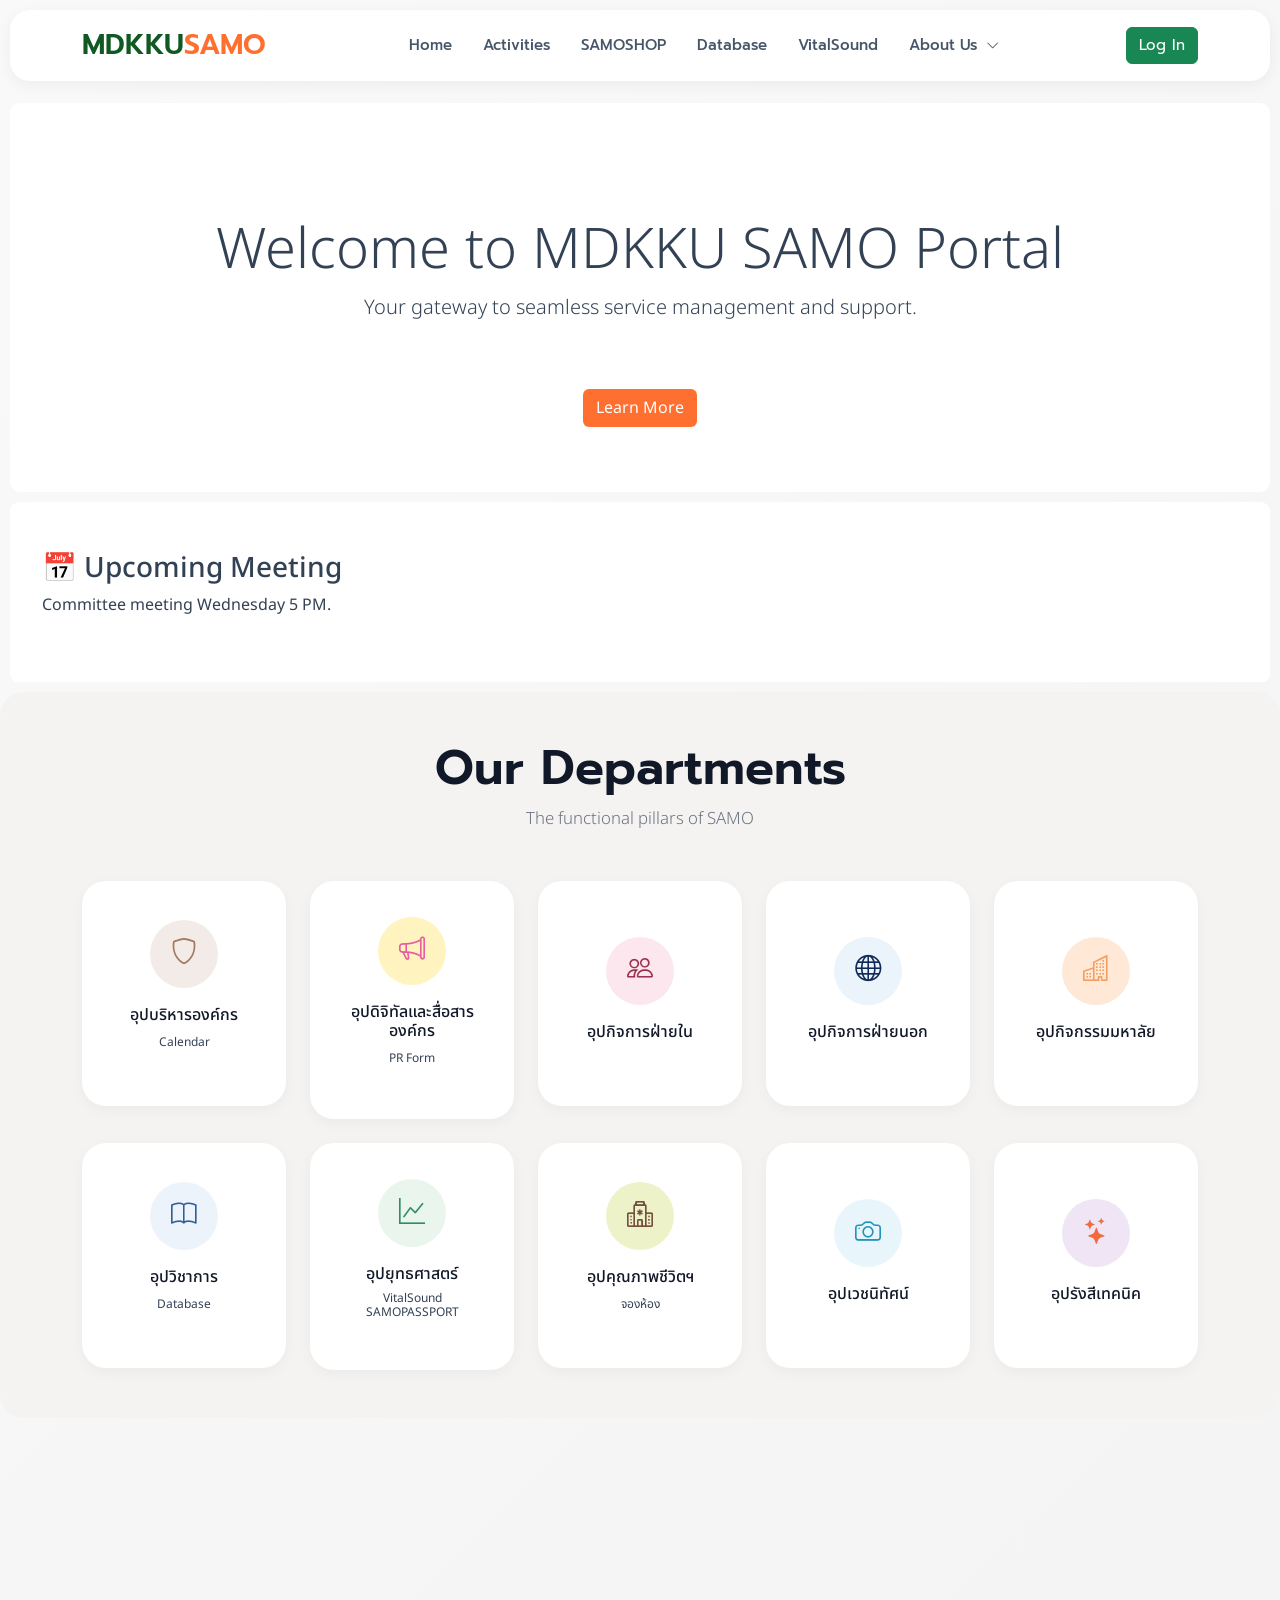
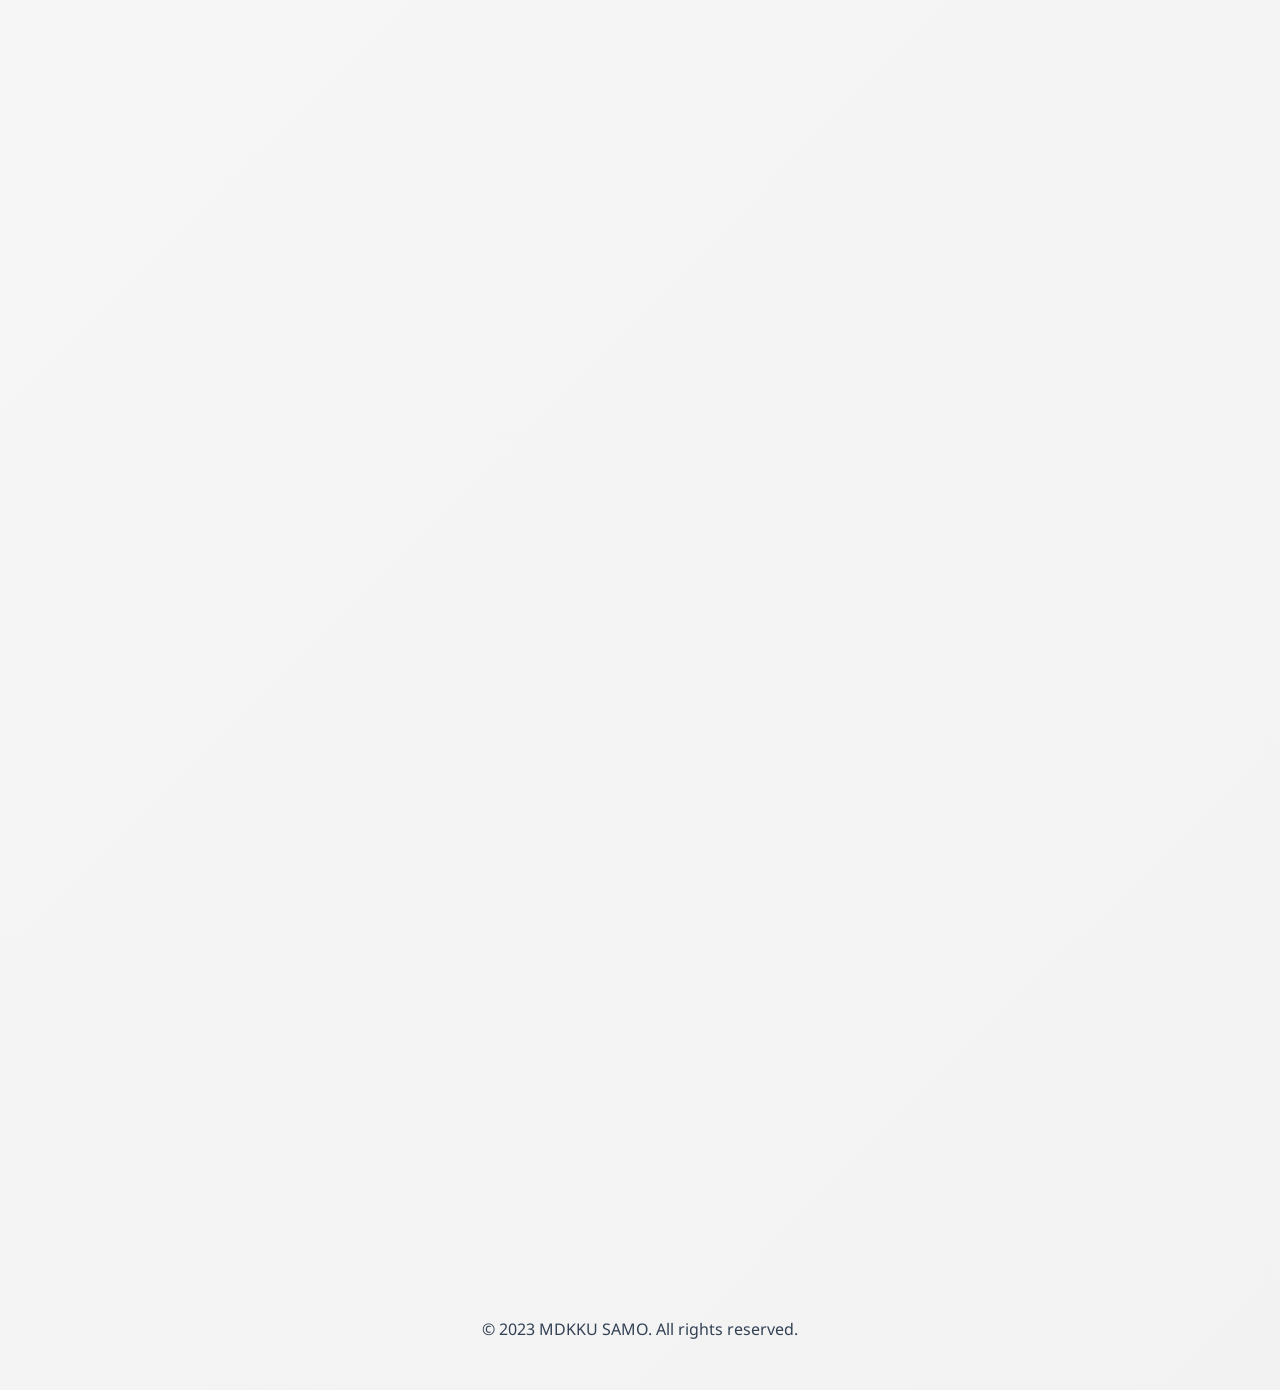
==== index.html @ 68b26cfd "Navbar update" ====
<!doctype html>
<html lang="en">
    
<head>
    <meta charset="UTF-8" />
    <meta name="viewport" content="width=device-width, initial-scale=1" />
    <title>MDKKU SAMO - Portal</title>

    <!-- Bootstrap -->
    <link href="https://cdn.jsdelivr.net/npm/bootstrap@5.3.3/dist/css/bootstrap.min.css" rel="stylesheet" />

    <!-- Fonts -->
    <link rel="preconnect" href="https://fonts.googleapis.com">
    <link rel="preconnect" href="https://fonts.gstatic.com" crossorigin>
    <link href="https://fonts.googleapis.com/css2?family=Prompt:wght@300;400;500;600;700&family=Noto+Sans+Thai:wght@300;400;500;600;700&display=swap" rel="stylesheet">

    <!-- Icons -->
    <link href="https://cdn.jsdelivr.net/npm/bootstrap-icons@1.10.5/font/bootstrap-icons.css" rel="stylesheet" />

    <!-- Your CSS -->
    <link rel="stylesheet" href="css/style.css">
    <link rel="stylesheet" href="css/cards.css">

    <!-- Google login (if you use Sign In) -->
    <script src="https://accounts.google.com/gsi/client" async defer></script>
</head>

<body>
    <nav class="navbar navbar-expand-lg samo-navbar">
        <div class="container d-flex align-items-center">
        <!-- Logo -->
            <a class="navbar-brand brand-fixed" href="index.html">
                <span class="brand-mdkku h3 mb-0">MDKKU</span><span class="brand-samo h3 mb-0">SAMO</span>
            </a>
            <!-- Hamburger -->
            <button class="navbar-toggler" type="button" data-bs-toggle="offcanvas" data-bs-target="#mobileMenu">
                <span class="navbar-toggler-icon"></span>
            </button>
            <!-- Desktop Menu -->
            <div class="collapse navbar-collapse">
                <ul class="nav nav-pills nav-center">
                    <li class="nav-item">
                        <a class="nav-link" href="index.html">Home</a>
                    </li>
                    <li class="nav-item">
                        <a class="nav-link" href="#">Activities</a>
                    </li>
                    <li class="nav-item">
                        <a class="nav-link" href="#">SAMOSHOP</a>
                    </li>
                    <li class="nav-item">
                        <a class="nav-link" href="#">Database</a>
                    </li>
                    <li class="nav-item">
                        <a class="nav-link" href="html/vitalsound.html">VitalSound</a>
                    </li>
                    <!-- Dropdown -->
                        <li class="nav-item dropdown" id="aboutDropdown">
                        <a class="nav-link" href="#" id="aboutLink">
                            About Us
                            <i class="bi bi-chevron-down ms-1 small"></i>
                        </a>
                        <ul class="dropdown-menu">
                            <li><a class="dropdown-item" href="html/team.html">Our Team</a></li>
                            <li><a class="dropdown-item" href="#">Our Vision</a></li>
                            <li><a class="dropdown-item" href="html/mission.html">Our Mission</a></li>
                        </ul>
                    </li>
                </ul>
                <a class="btn btn-success" style="font-size: 15px;" href="#">Log In</a>
            </div>
        </div>
    </nav>

    <!-- Mobile Sidebar -->
    <div class="offcanvas offcanvas-end" id="mobileMenu">
        <div class="offcanvas-header" style="padding-top: 30px; padding-left: 30px;">
            <h3 style="color: var(--color-green-900);">Menu</h3>
            <button class="btn-close" data-bs-dismiss="offcanvas"></button>
        </div>
        <div class="divider"></div>
        <div class="offcanvas-body">
            <ul class="nav flex-column">
                <li><a class="nav-link" href="index.html">Home</a></li>
                <li><a class="nav-link" href="#">Activities</a></li>
                <li><a class="nav-link" href="#">SAMOSHOP</a></li>
                <li><a class="nav-link" href="html/vitalsound.html">VitalSound</a></li>
                <li>
                    <a class="nav-link" href="html/about.html">About Us</a>
                    <a class="nav-link ms-3" href="html/team.html">Our Team</a>
                    <a class="nav-link ms-3" href="#">Our Vision</a>
                    <a class="nav-link ms-3" href="#">Our Mission</a>
                </li>
                <li class="mt-3">
                    <a class="btn btn-custom w-100" href="#">Sign In</a>
                </li>
            </ul>
        </div>
    </div>

    <div class="text-box">
        <div class="container text-center" style="padding-top: 50px; padding-bottom: 50px;">
            <h1 class="display-4" style="padding-top: 50px;">Welcome to MDKKU SAMO Portal</h1>
            <p class="lead" style="padding-bottom: 50px;">Your gateway to seamless service management and support.</p>
            <a href="html/team.html" class="btn btn-md color" style="background-color: #FF6F30; color: white;">Learn More</a>
        </div>
    </div>  
    
    <div class="announcement-slider">
        <div class="slide" style="padding-top: 50px; padding-bottom: 50px;">
            <h3>📢 New Event</h3>
            <p>Registration opens this Friday.</p>
        </div>
        <div class="slide" style="padding-top: 50px; padding-bottom: 50px;">
            <h3>🎉 Welcome Freshmen</h3>
            <p>Orientation begins at 9 AM.</p>
        </div>
        <div class="slide" style="padding-top: 50px; padding-bottom: 50px;">
            <h3>📅 Upcoming Meeting</h3>
            <p>Committee meeting Wednesday 5 PM.</p>
        </div>
    </div>

<section class="department-section py-5">
    <div class="container text-center">
        <h2 class="department-title">Our Departments</h2>
        <p class="department-subtitle">The functional pillars of SAMO</p>
        <div class="row justify-content-center g-4 mt-4">
            <!-- ADMIN -->
            <div class="col-6 col-md-4 custom-col">
                <div class="department-card admin-card">
                    <div class="icon-circle admin"><i class="bi bi-shield"></i></div>
                    <h6>อุปบริหารองค์กร</h6>
                    <p style="font-size: 12px;">Calendar</p>
                </div>
            </div>
            <!-- DIGITAL -->
            <div class="col-6 col-md-4 custom-col">
                <div class="department-card digital-card">
                    <div class="icon-circle digital"><i class="bi bi-megaphone"></i></div>
                    <h6>อุปดิจิทัลและสื่อสารองค์กร</h6>
                    <p style="font-size: 12px;">PR Form</p>
                </div>
            </div>
            <!-- INTERNAL -->
            <div class="col-6 col-md-4 custom-col">
                <div class="department-card internal-card">
                    <div class="icon-circle internal"><i class="bi bi-people"></i></div>
                    <h6>อุปกิจการฝ่ายใน</h6>
                </div>
            </div>
            <!-- EXTERNAL -->
            <div class="col-6 col-md-4 custom-col">
                <div class="department-card external-card">
                    <div class="icon-circle external"><i class="bi bi-globe"></i></div>
                    <h6>อุปกิจการฝ่ายนอก</h6>
                </div>
            </div>
            <!-- UNIVERSITY -->
            <div class="col-6 col-md-4 custom-col">
                <div class="department-card university-card">
                    <div class="icon-circle university"><i class="bi bi-buildings"></i></div>
                    <h6>อุปกิจกรรมมหาลัย</h6>
                </div>
            </div>
            <!-- ACADEMIC -->
            <div class="col-6 col-md-4 custom-col">
                <div class="department-card academic-card">
                    <div class="icon-circle academic"><i class="bi bi-book"></i> </div>
                    <h6>อุปวิชาการ</h6>
                    <p style="font-size: 12px;">Database</p>
                </div>
            </div>
            <!-- STRATEGY -->
            <div class="col-6 col-md-4 custom-col">
                <div class="department-card strategy-card">
                    <div class="icon-circle strategy"><i class="bi bi-graph-up"></i></div>
                    <h6>อุปยุทธศาสตร์</h6>
                    <p style="font-size: 12px; line-height: 1;">VitalSound<span style="display:block; margin-top: 2px;">SAMOPASSPORT</span></p>
                </div>
            </div>
            <!-- QUALITY -->
            <div class="col-6 col-md-4 custom-col">
                <div class="department-card quality-card">
                    <div class="icon-circle quality"><i class="bi bi-hospital"></i></div>
                    <h6>อุปคุณภาพชีวิตฯ</h6>
                    <p style="font-size: 12px;">จองห้อง</p>
                </div>
            </div>
            <!-- MEDIA -->
            <div class="col-6 col-md-4 custom-col">
                <div class="department-card media-card">
                    <div class="icon-circle media"><i class="bi bi-camera"></i></div>
                    <h6>อุปเวชนิทัศน์</h6>
                </div>
            </div>
            <!-- RADIOLOGY -->
            <div class="col-6 col-md-4 custom-col">
                <div class="department-card radiology-card">
                    <div class="icon-circle radiology"><i class="bi bi-stars"></i></div>
                    <h6>อุปรังสีเทคนิค</h6>
                </div>
            </div>
        </div>
    </div>
</section>
    
    <div style="height: 1500px;"></div>

    <div class="container">
        <p class="text-center">© 2023 MDKKU SAMO. All rights reserved.</p>
    </div>
    
    <script src="https://cdn.jsdelivr.net/npm/bootstrap@5.3.3/dist/js/bootstrap.bundle.min.js"></script>
    <script src="js/main.js"></script>
    
</body>

</html>
---- css/style.css ----
:root {
  --color-white: #ffffff;
  --color-gray-50: #f9f9f9;
  --color-gray-100: #f2f2f2;
  --color-gray-200: #eeeeee;
  --color-gray-300: #dddddd;
  --color-gray-400: #cbcbcb;
  --color-gray-500: #a6a6a6;
  --color-gray-600: #818181;
  --color-gray-700: #808080;
  --color-gray-900: #333333;
  --color-green-50: #f0fdf4;
  --color-green-900: #105922;
  --color-orange-900: #FF6F30;
}

body {
  background: linear-gradient(135deg, var(--color-gray-50) 0%, var(--color-gray-100) 100%);
  font-family: 'Noto Sans Thai', sans-serif;
  min-height: 100vh;
  color: #334155;
  margin: 0;
  padding-bottom: 2rem;
}

.divider {
  height: 2px;
  background: var(--color-orange-900);
  opacity: 50%;
  align-self: center;
  margin: none;
  width: 90%;
  border-radius: 20px 20px 20px 20px;
}

.samo-navbar {
  position: sticky;
  top: 10px;

  z-index: 1000;

  background: #ffffff;
  box-shadow: 0 4px 15px rgba(0, 0, 0, 0.05);

  padding: 1rem 2rem;
  border-radius: 20px;

  margin: 0 10px 2rem 10px;

  font-family: "Prompt", sans-serif;
}

.nav-center > .nav-item {
  margin-right: -20px;
}

.nav-center > .nav-item:last-child {
  margin-right: 0;
}

.brand-fixed {
  display: flex;
  align-items: center;
  gap: 0;
}

/* remove any hidden spacing */
.brand-fixed span {
  margin: 0;
  padding: 0;
  line-height: 1;
}

/* styling */
.brand-mdkku {
  color: var(--color-green-900);
  font-weight: 600;
}

.brand-samo {
  color: var(--color-orange-900);
  font-weight: 600;
}

.nav-center {
  display: flex;
  justify-content: center;
  flex: 1;
  gap: 18px;
}

.samo-navbar .container {
  align-items: center;
}

.nav-pills .nav-link {
  color: #475569;
  font-weight: 500;
  font-size: 15px;
  border-radius: 10px;
  margin: 0 0.5px;
  transition: all 0.3s ease;
  cursor: pointer;
}

.nav-pills .nav-link:hover {
  background-color: var(--color-green-50);
  color: var(--color-green-900);
}

.nav-pills .nav-link.active {
  transform: scale(0.97);
  background-color: var(--color-green-900);
  color: var(--color-green-50);
  box-shadow: 0 4px 10px rgba(129, 129, 129, 0.2);
}

.offcanvas .nav-link {
  border-radius: 8px;
  color: var(--color-gray-900);
  padding: 10px 14px;
  transition: background-color 0.15s ease, color 0.15s ease;
  font-family: "Prompt", sans-serif;
}

.offcanvas .nav-link:hover {
  background-color: #f1f1f1;
  color: #333;
}

.offcanvas .nav-link:active {
  background-color: #e9e9e9;
}
     
.navbar-toggler {
  border: none !important;
  box-shadow: none !important;
  border-radius: 10px;
  transition: all 0.2s ease;
}

.navbar-toggler:hover {
  background-color: var(--color-gray-50);
  transform: scale(1.05);
}

.navbar-toggler:active {
  background-color: var(--color-gray-100);
  transform: scale(0.98);
}

.navbar-toggler:focus {
  box-shadow: 0 0 0 2px rgba(16, 89, 34, 0.25);
}

@media (min-width: 992px) {
  .nav-item.dropdown:hover .dropdown-menu {
    display: block;
    margin-top: 0;
  }
}

.btn-custom {
  background-color: var(--color-green-900);
  color: white;
  border: none;
  transition: all 0.2s ease;
}

.btn-custom:hover {
  background-color: #0d4a1d; /* darker shade */
  transform: translateY(-1px);
}

.btn-custom:active {
  transform: scale(0.98);
}

.dropdown-menu {
  border-radius: 10px;
  border: none;
  box-shadow: 0 4px 12px rgba(0,0,0,0.1);
  padding: 8px;
}

.dropdown-menu.show {
  display: block;
}

.dropdown-menu .dropdown-item {
  border-radius: 8px;
  padding: 10px 10px;
  margin-bottom: 4px;
}

 .my-box { 
     border: 2px solid #333; /* Adds a border */
     padding: 20px;         /* Space inside the box */
     margin: 15px;          /* Space outside the box */
     background-color: #f4f4f4; /* Light grey background */
     border-radius: 10px;    /* Rounded corners */
     }

 .text-box {
     border: 0px;             /* No border */
     padding: 15px;          /* Space inside the box */
     margin: 10px;           /* Space outside the box */
     background-color: #ffffff; /* White background */
     border-radius: 10px;     /* Rounded corners */
     }

.announcement-slider {
    position: relative;
    margin: 10px;
    height: 180px;
    overflow: hidden;
}

.slide {
    position: absolute;
    width: 100%;
    padding: 2rem;
    background: white;
    border-radius: 10px;
    animation: slideshow 30s infinite;
     box-shadow: 0 4px 15px rgba(255, 255, 255, 0.05);
}

/* Delay each slide */
.slide:nth-child(1) {
    animation-delay: 0s;
}

.slide:nth-child(2) {
    animation-delay: 10s;
}

.slide:nth-child(3) {
    animation-delay: 20s;
}

 @keyframes slideshow {
    0% { transform: translateX(100%); }
    10% { transform: translateX(0%); }
    30% { transform: translateX(0%); }
    40% { transform: translateX(-100%); }
    100% { transform: translateX(-100%); }
    } 
    /* Modal Styling */
    .modal-content {
      border-radius: 20px;
      border: none;
    }

    .modal-header {
      border-bottom: 1px solid var(--color-gray-100);
      background-color: var(--color-gray-50);
      border-radius: 20px 20px 0 0;
    }

    .modal-title {
      color: var(--color-gray-900);
      font-weight: 700;
    }

    #modalBodyContent img {
      max-width: 100%;
      height: auto;
      border-radius: 10px;
      margin: 10px 0;
    }

    /* PR Form Styles */
    .form-container {
      background: #ffffff;
      padding: 2.5rem;
      border-radius: 20px;
     box-shadow: 0 4px 10px rgba(129, 129, 129, 0.2);
      max-width: 800px;
      margin: auto;
    }

    .page-header {
      color: var(--color-gray-900);
      font-weight: 600;
    }

    .section-title {
      margin-top: 2rem;
      margin-bottom: 1.25rem;
      color: var(--color-gray-600);
      font-size: 1.25rem;
      font-weight: 600;
      border-bottom: 2px solid var(--color-gray-100);
      padding-bottom: 10px;
    }

    .form-label {
      font-weight: 500;
      color: #475569;
      margin-bottom: 0.5rem;
    }

    .form-control,
    .form-select {
      border-radius: 10px;
      padding: 0.7rem 1rem;
      border: 1.5px solid #e2e8f0;
      background-color: #f8fafc;
      transition: all 0.2s;
    }

    .form-control:focus,
    .form-select:focus {
      border-color: var(--color-gray-500);
      background-color: #ffffff;
     box-shadow: 0 4px 10px rgba(129, 129, 129, 0.2);
    }

    textarea.form-control {
      resize: none;
      overflow: hidden;
      min-height: 3rem;
    }

    .radio-card-label {
      display: block;
      width: 100%;
      text-align: left;
      padding: 1rem;
      border: 1.5px solid #e2e8f0;
      border-radius: 12px;
      background-color: #ffffff;
      color: #475569;
      cursor: pointer;
      transition: all 0.2s ease;
    }

    .radio-card-label:hover:not(.disabled) {
      border-color: var(--color-gray-200);
      background-color: #f8fafc;
    }

    .btn-check:checked+.radio-card-label {
      border-color: var(--color-gray-500);
      background-color: var(--color-gray-50);
      color: var(--color-gray-700);
     box-shadow: 0 4px 10px rgba(129, 129, 129, 0.2);
    }

    .btn-check:checked+.radio-card-label .check-icon {
      color: var(--color-gray-500);
      opacity: 1;
      transform: scale(1);
    }

    .check-icon {
      opacity: 0;
      transform: scale(0.5);
      transition: all 0.2s ease;
    }

    .radio-card-label.disabled {
      opacity: 0.5;
      cursor: not-allowed;
      background-color: #f1f5f9;
    }

    .pill-checkbox-label {
      border-radius: 50px;
      padding: 0.5rem 1.2rem;
      border: 1.5px solid #e2e8f0;
      color: #64748b;
      font-weight: 400;
      cursor: pointer;
      transition: all 0.2s ease;
      background-color: #ffffff;
    }

    .pill-checkbox-label:hover {
      background-color: #f8fafc;
      border-color: #cbd5e1;
    }

    .btn-check:checked+.pill-checkbox-label.ig {
      background-color: #fff1f2;
      border-color: #e11d48;
      color: #e11d48;
    }

    .btn-check:checked+.pill-checkbox-label.fb {
      background-color: #eff6ff;
      border-color: #2563eb;
      color: #2563eb;
    }

    .btn-check:checked+.pill-checkbox-label.line {
      background-color: #f0fdf4;
      border-color: #16a34a;
      color: #16a34a;
    }

    .btn-check:checked+.pill-checkbox-label.other {
      background-color: #f8fafc;
      border-color: #475569;
      color: #475569;
    }

    .btn-submit {
      background-color: var(--color-gray-50);
      border-color: var(--color-gray-600);
      border-radius: 10px;
      padding: 0.8rem;
      font-size: 1.1rem;
      font-weight: 500;
     box-shadow: 0 4px 10px rgba(129, 129, 129, 0.2);
      transition: all 0.3s ease;
    }

    .btn-submit:hover {
      background-color: var(--color-green-900);
      border-color: var(--color-green-900);
      color: var(--color-green-50);
      transform: translateY(-2px);
      box-shadow: 0 4px 10px rgba(129, 129, 129, 0.2);
    }

    .badge-info-custom {
      font-size: 0.75rem;
      background-color: var(--color-gray-100);
      color: var(--color-gray-700);
      padding: 0.25rem 0.5rem;
      border-radius: 4px;
      margin-left: 8px;
    }

    .text-gray-custom {
      color: var(--color-gray-900) !important;
    }

    .text-green-custom {
      color: var(--color-green-900) !important;
    }

    .tl-log {
      background: #f1f5f9;
      border-left: 3px solid #94a3b8;
    }

    .tl-remark-staff {
      background: #eff6ff;
      border-left: 3px solid #3b82f6;
    }

    .tl-remark-user {
      background: #f0fdf4;
      border-left: 3px solid #22c55e;
    }
---- css/cards.css ----
.department-section {
  background: #f5f3f2;
  border-radius: 24px;
  padding: 90px 24px;
}

.department-title {
  font-size: 3rem;
  font-weight: 600;
  color: #111827;
  font-family: "Prompt", sans-serif;
}

.department-subtitle {
  color: #6b7280;
  margin-top: 10px;
  font-size: 1.05rem;
  font-weight: 300;
}

/* CARD */

.department-card {
  background: white;
  border-radius: 24px;
  padding: 35px 20px;

  min-height: 225px;

  display: flex;
  flex-direction: column;
  justify-content: center;
  align-items: center;

  transition: all 0.3s ease;

  box-shadow: 0 4px 14px rgba(0,0,0,0.04);

  border: 1px solid transparent;
}

.department-card:hover {
  transform: translateY(-6px);

  box-shadow: 0 12px 28px rgba(0,0,0,0.08);
}

/* TITLE */

.department-card h6 {
  margin-top: 18px;
  font-weight: 500;
  font-size: 1rem;
  color: #111827;
}

/* ICON */

.icon-circle {
  width: 68px;
  height: 68px;

  border-radius: 50%;

  display: flex;
  justify-content: center;
  align-items: center;

  font-size: 26px;
}

/* ========================= */
/* ADMIN */
/* ========================= */

.admin {
  background: #f3ebe7;
  color: #A17A60;
}

.department-card.admin-card:hover {
  border-color: #A17A60;
}

/* ========================= */
/* DIGITAL */
/* ========================= */

.digital {
  background: #FFF3BF;
  color: #E85D9E;
}

.department-card.digital-card:hover {
  border-color: #E85D9E;
}

/* ========================= */
/* INTERNAL */
/* ========================= */

.internal {
  background: #FCE7EF;
  color: #9D3250;
}

.department-card.internal-card:hover {
  border-color: #9D3250;
}

/* ========================= */
/* EXTERNAL */
/* ========================= */

.external {
  background: #EAF4FA;
  color: #112957;
}

.department-card.external-card:hover {
  border-color: #7DB0CD;
}

/* ========================= */
/* UNIVERSITY */
/* ========================= */

.university {
  background: #FFE8D6;
  color: #F49D5F;
}

.department-card.university-card:hover {
  border-color: #F49D5F;
}

/* ========================= */
/* ACADEMIC */
/* ========================= */

.academic {
  background: #EDF3FB;
  color: #2F5F9C;
}

.department-card.academic-card:hover {
  border-color: #2F5F9C;
}

/* ========================= */
/* STRATEGY */
/* ========================= */

.strategy {
  background: #EAF5EE;
  color: #318D65;
}

.department-card.strategy-card:hover {
  border-color: #318D65;
}

/* ========================= */
/* QUALITY */
/* ========================= */

.quality {
  background: #EEF2C8;
  color: #73503D;
}

.department-card.quality-card:hover {
  border-color: #BDC96C;
}

/* ========================= */
/* MEDIA */
/* ========================= */

.media {
  background: #E8F6FC;
  color: #2294BC;
}

.department-card.media-card:hover {
  border-color: #2294BC;
}

/* ========================= */
/* RADIOLOGY */
/* ========================= */

.radiology {
  background: #EFE5F5;
  color: #F26B3F;
}

.department-card.radiology-card:hover {
  border-color: #BBA6CB;
}

/* RESPONSIVE */

@media (max-width: 992px) {

  .department-title {
    font-size: 2.3rem;
  }

  .department-subtitle {
    font-size: 0.95rem;
  }

  .department-card {
    min-height: 225px;
    padding: 35px 20px;
  }

  .icon-circle {
    width: 58px;
    height: 58px;
    font-size: 22px;
  }
}

@media (min-width: 992px) {
  .custom-col {
    width: 20%;
  }
}
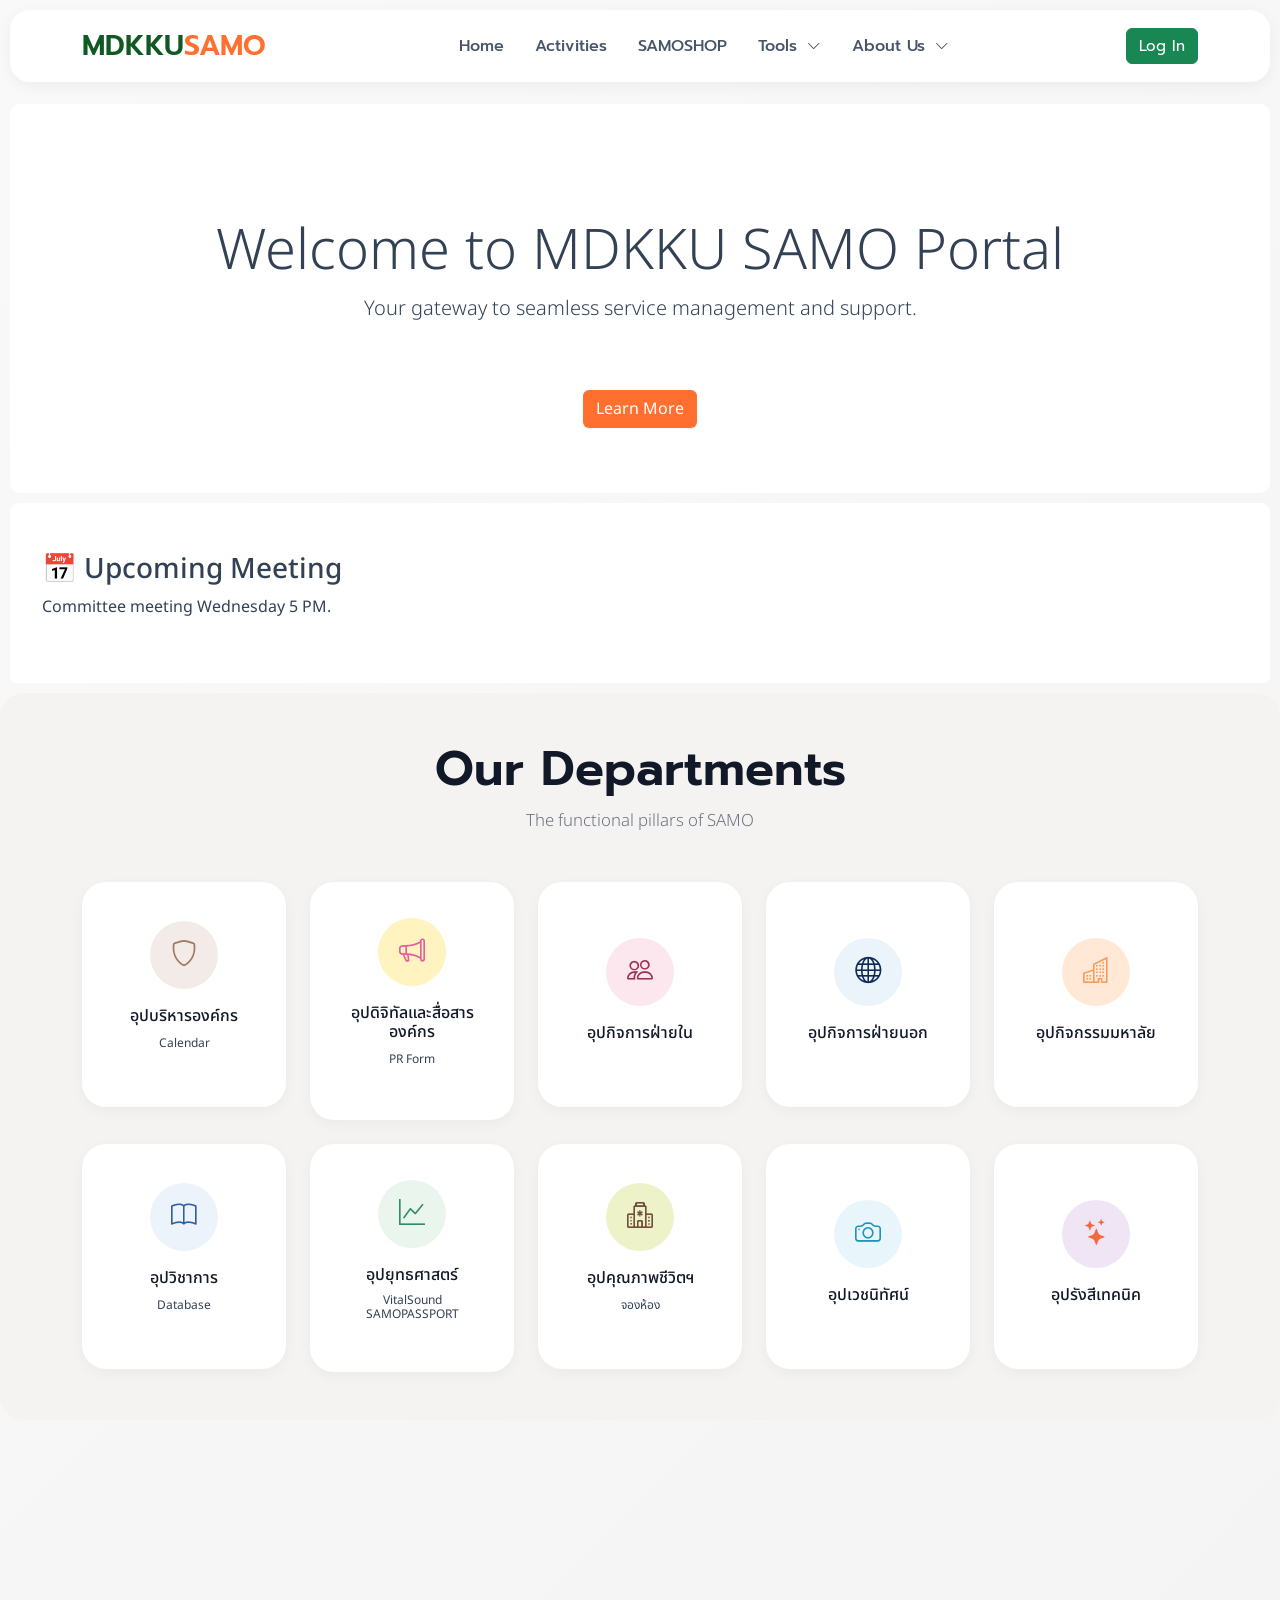
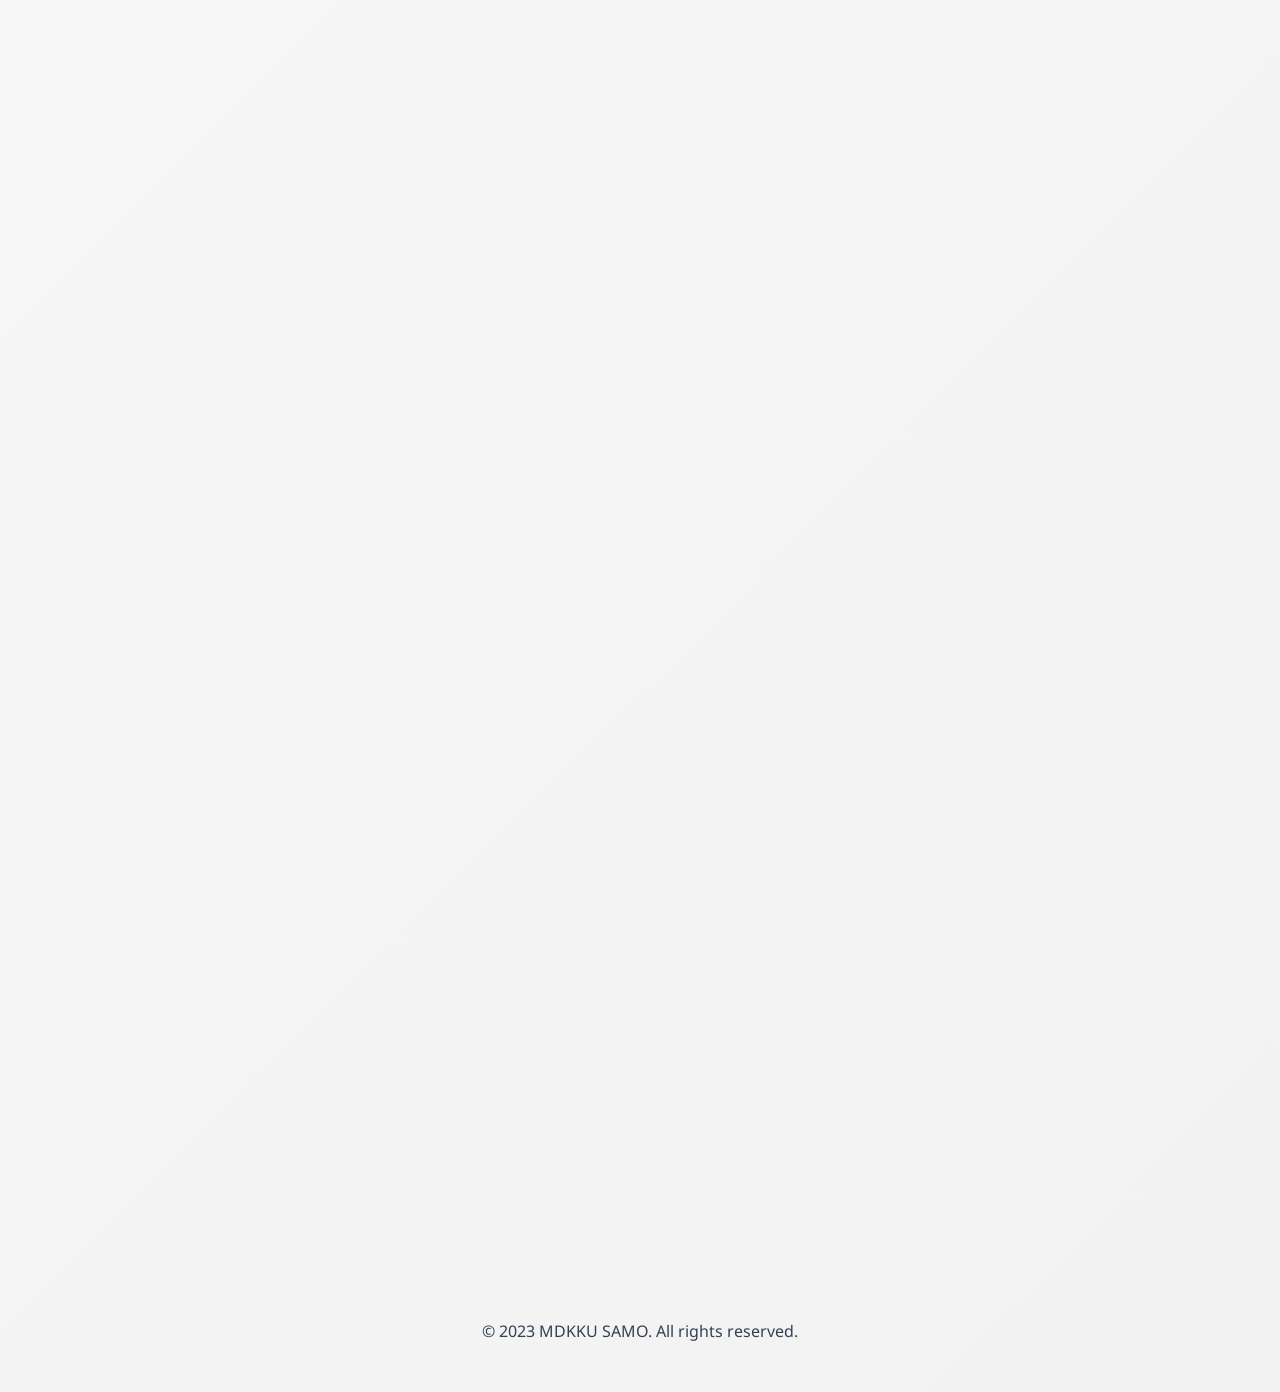
==== commit 1e41525d: "change navbar content" ====
--- a/index.html
+++ b/index.html
@@ -48,14 +48,20 @@
                     <li class="nav-item">
                         <a class="nav-link" href="#">SAMOSHOP</a>
                     </li>
-                    <li class="nav-item">
-                        <a class="nav-link" href="#">Database</a>
-                    </li>
-                    <li class="nav-item">
-                        <a class="nav-link" href="html/vitalsound.html">VitalSound</a>
-                    </li>
                     <!-- Dropdown -->
-                        <li class="nav-item dropdown" id="aboutDropdown">
+                    <li class="nav-item dropdown" id="aboutDropdown">
+                        <a class="nav-link" href="#" id="aboutLink">
+                            Tools
+                            <i class="bi bi-chevron-down ms-1 small"></i>
+                        </a>
+                        <ul class="dropdown-menu">
+                            <li><a class="dropdown-item" href="html/vitalsound.html">VitalSound</a></li>
+                            <li><a class="dropdown-item" href="#">PR Form</a></li>
+                            <li><a class="dropdown-item" href="#">Database</a></li>
+                        </ul>
+                    </li>
+                    <!-- Dropdown -->
+                    <li class="nav-item dropdown" id="aboutDropdown">
                         <a class="nav-link" href="#" id="aboutLink">
                             About Us
                             <i class="bi bi-chevron-down ms-1 small"></i>
@@ -84,9 +90,15 @@
                 <li><a class="nav-link" href="index.html">Home</a></li>
                 <li><a class="nav-link" href="#">Activities</a></li>
                 <li><a class="nav-link" href="#">SAMOSHOP</a></li>
-                <li><a class="nav-link" href="html/vitalsound.html">VitalSound</a></li>
+
                 <li>
-                    <a class="nav-link" href="html/about.html">About Us</a>
+                    <a class="nav-link" href="#">Tools</a>
+                    <a class="nav-link ms-3" href="html/vitalsound.html">VitalSound</a>
+                    <a class="nav-link ms-3" href="#">PR Form</a>
+                    <a class="nav-link ms-3" href="#">Database</a>
+                </li>
+                <li>
+                    <a class="nav-link" href="#">About Us</a>
                     <a class="nav-link ms-3" href="html/team.html">Our Team</a>
                     <a class="nav-link ms-3" href="#">Our Vision</a>
                     <a class="nav-link ms-3" href="#">Our Mission</a>
--- a/css/style.css
+++ b/css/style.css
@@ -97,7 +97,7 @@
 .nav-pills .nav-link {
   color: #475569;
   font-weight: 500;
-  font-size: 15px;
+  font-size: 16px;
   border-radius: 10px;
   margin: 0 0.5px;
   transition: all 0.3s ease;
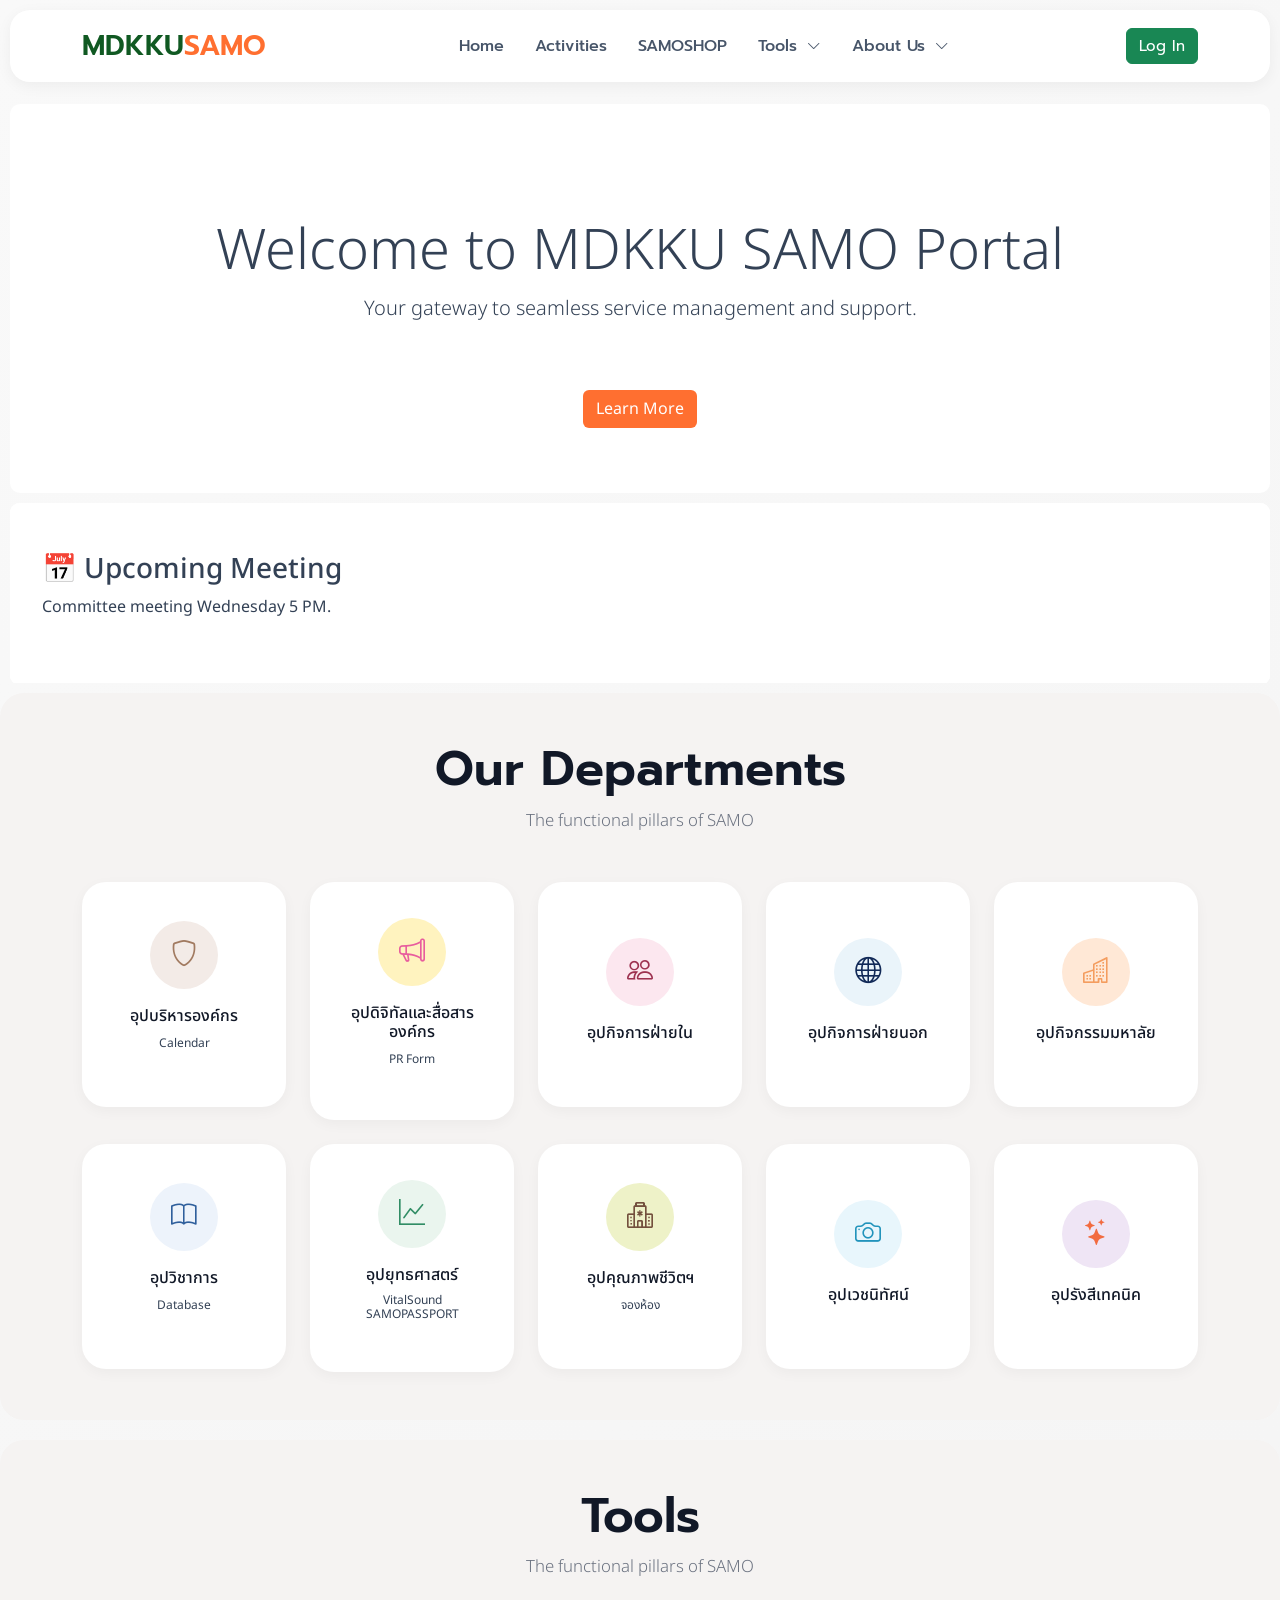
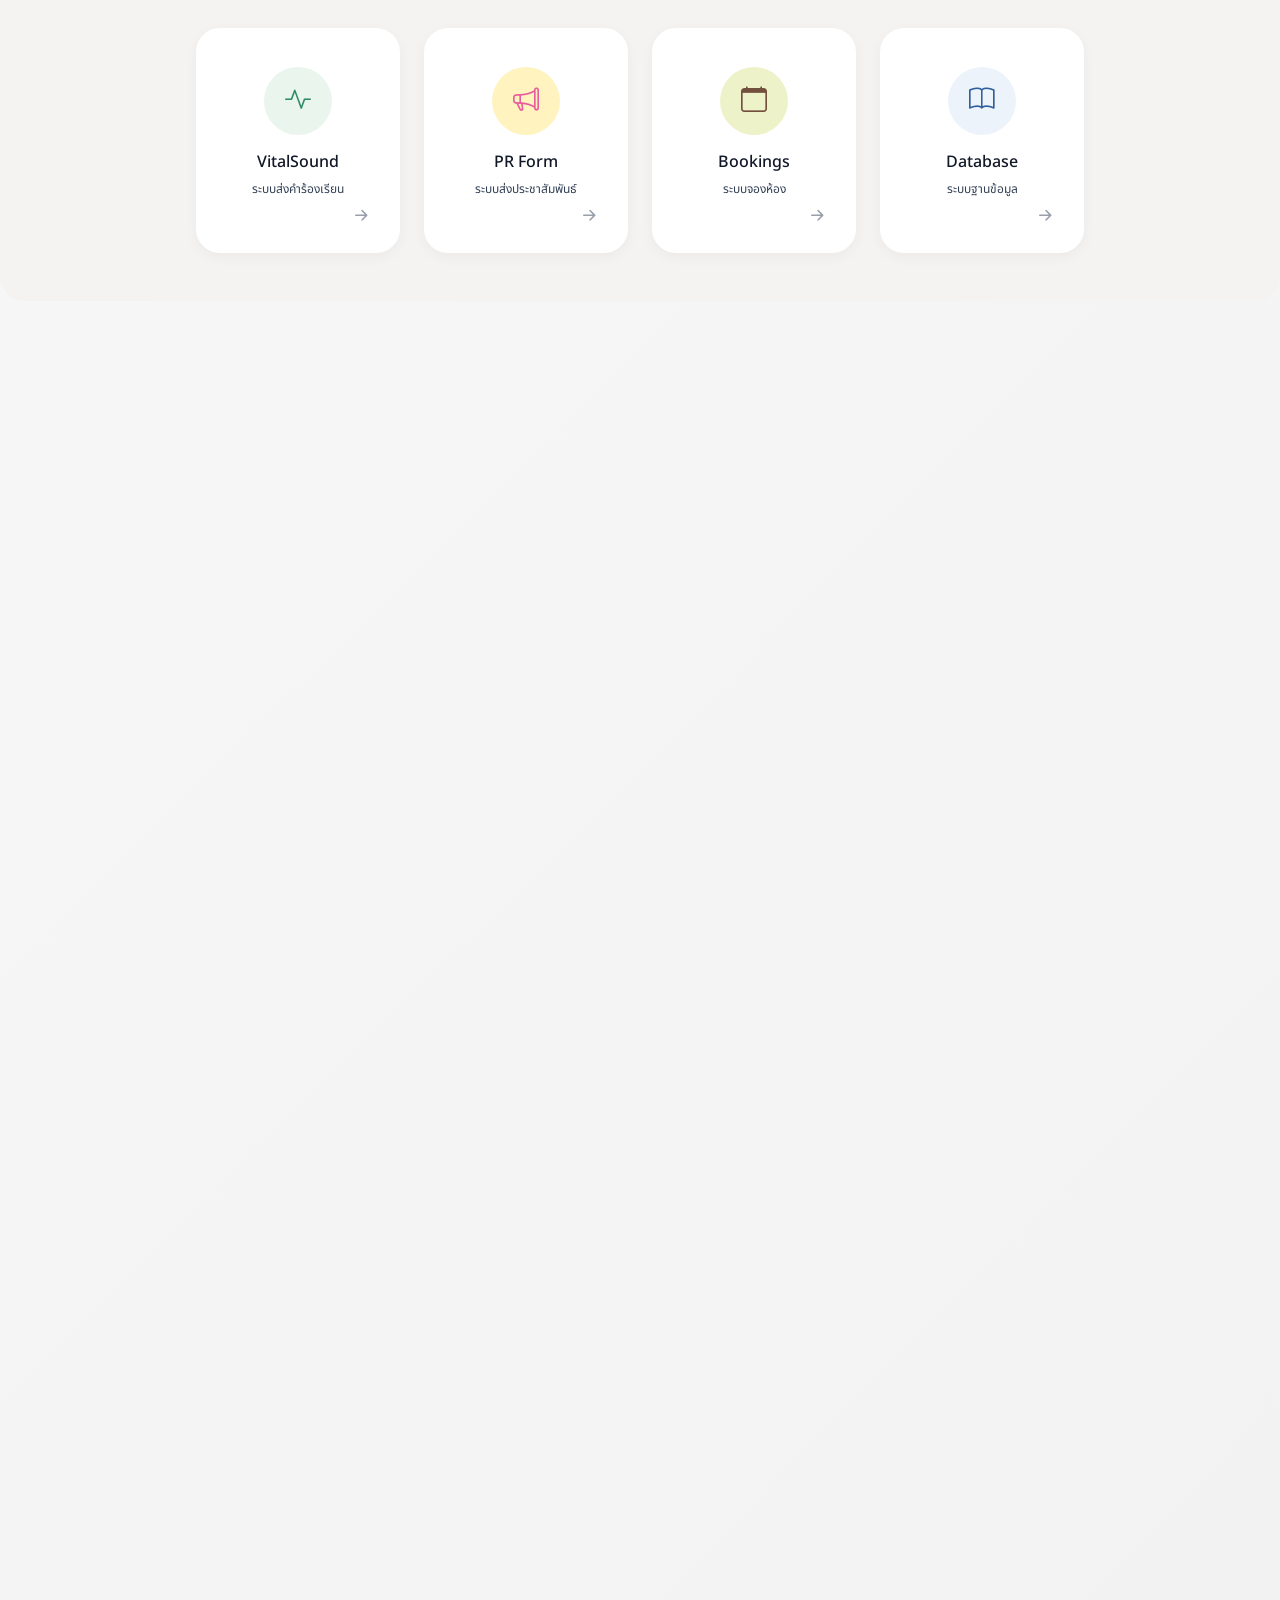
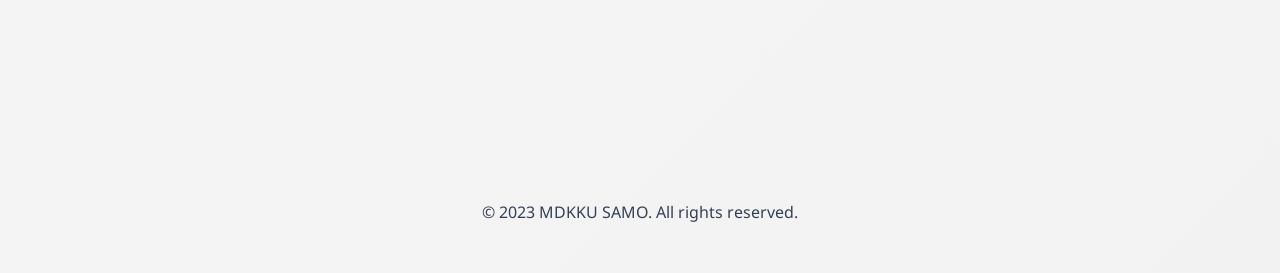
==== commit db661a97: "adding tools section" ====
--- a/index.html
+++ b/index.html
@@ -20,6 +20,7 @@
     <!-- Your CSS -->
     <link rel="stylesheet" href="css/style.css">
     <link rel="stylesheet" href="css/cards.css">
+    <link rel="stylesheet" href="css/tools.css">
 
     <!-- Google login (if you use Sign In) -->
     <script src="https://accounts.google.com/gsi/client" async defer></script>
@@ -50,7 +51,7 @@
                     </li>
                     <!-- Dropdown -->
                     <li class="nav-item dropdown" id="aboutDropdown">
-                        <a class="nav-link" href="#" id="aboutLink">
+                        <a class="nav-link" href="index.html#tools" id="aboutLink">
                             Tools
                             <i class="bi bi-chevron-down ms-1 small"></i>
                         </a>
@@ -69,7 +70,7 @@
                         <ul class="dropdown-menu">
                             <li><a class="dropdown-item" href="html/team.html">Our Team</a></li>
                             <li><a class="dropdown-item" href="#">Our Vision</a></li>
-                            <li><a class="dropdown-item" href="html/mission.html">Our Mission</a></li>
+                            <li><a class="dropdown-item" href="#">Our Mission</a></li>
                         </ul>
                     </li>
                 </ul>
@@ -92,7 +93,7 @@
                 <li><a class="nav-link" href="#">SAMOSHOP</a></li>
 
                 <li>
-                    <a class="nav-link" href="#">Tools</a>
+                    <a class="nav-link" href="index.html#tools">Tools</a>
                     <a class="nav-link ms-3" href="html/vitalsound.html">VitalSound</a>
                     <a class="nav-link ms-3" href="#">PR Form</a>
                     <a class="nav-link ms-3" href="#">Database</a>
@@ -216,6 +217,53 @@
         </div>
     </div>
 </section>
+
+<div style="height: 20px;"></div>
+
+<section id="tools" class="tools-section py-5">
+    <div class="container text-center">
+        <h2 class="tools-title">Tools</h2>
+        <p class="tools-subtitle">The functional pillars of SAMO</p>
+        <div class="row justify-content-center g-4 mt-4">
+            <!-- VITALSOUND -->
+            <div class="col-6 col-md-6 custom-col">
+                <div class="tools-card vitalsound-card">
+                    <div class="icon-circle vitalsound"><i class="bi bi-activity"></i></div>
+                    <h6>VitalSound</h6>
+                    <p style="font-size: 12px;">ระบบส่งคำร้องเรียน</p>
+                    <i class="bi bi-arrow-right-short card-arrow"></i>
+                </div>
+            </div>
+            <!-- DIGITAL -->
+            <div class="col-6 col-md-6 custom-col">
+                <div class="tools-card prform-card">
+                    <div class="icon-circle prform"><i class="bi bi-megaphone"></i></div>
+                    <h6>PR Form</h6>
+                    <p style="font-size: 12px;">ระบบส่งประชาสัมพันธ์</p>
+                    <i class="bi bi-arrow-right-short card-arrow"></i>
+                </div>
+            </div>
+            <!-- BOOKINGS -->
+            <div class="col-6 col-md-6 custom-col">
+                <div class="tools-card bookings-card">
+                    <div class="icon-circle bookings"><i class="bi bi-calendar"></i></div>
+                    <h6>Bookings</h6>
+                    <p style="font-size: 12px;">ระบบจองห้อง</p>
+                    <i class="bi bi-arrow-right-short card-arrow"></i>
+                </div>
+            </div>
+            <!-- DATABASE -->
+            <div class="col-6 col-md-6 custom-col">
+                <div class="tools-card Database-card">
+                    <div class="icon-circle Database"><i class="bi bi-book"></i></div>
+                    <h6>Database</h6>
+                    <p style="font-size: 12px;">ระบบฐานข้อมูล</p>
+                    <i class="bi bi-arrow-right-short card-arrow"></i>
+                </div>
+            </div>
+        </div>
+    </div>
+</section>
     
     <div style="height: 1500px;"></div>
 
--- a/css/tools.css
+++ b/css/tools.css
@@ -0,0 +1,182 @@
+.tools-section {
+  background: #f5f3f2;
+  border-radius: 24px;
+  padding: 90px 24px;
+}
+
+.tools-title {
+  font-size: 3rem;
+  font-weight: 600;
+  color: #111827;
+  font-family: "Prompt", sans-serif;
+}
+
+.tools-subtitle {
+  color: #6b7280;
+  margin-top: 10px;
+  font-size: 1.05rem;
+  font-weight: 300;
+}
+
+/* CARD */
+
+.tools-card {
+  background: white;
+  border-radius: 24px;
+  padding: 35px 20px;
+
+  min-height: 225px;
+
+  display: flex;
+  flex-direction: column;
+  justify-content: center;
+  align-items: center;
+  position: relative;
+
+  transition: all 0.3s ease;
+
+  box-shadow: 0 4px 14px rgba(0,0,0,0.04);
+
+  border: 1px solid transparent;
+}
+
+.tools-card:hover {
+  transform: translateY(-6px);
+
+  box-shadow: 0 12px 28px rgba(0,0,0,0.08);
+}
+
+/* TITLE */
+
+.tools-card h6 {
+  margin-top: 18px;
+  font-weight: 500;
+  font-size: 1rem;
+  color: #111827;
+}
+
+/* ICON */
+
+.icon-circle {
+  width: 68px;
+  height: 68px;
+
+  border-radius: 50%;
+
+  display: flex;
+  justify-content: center;
+  align-items: center;
+
+  font-size: 26px;
+}
+
+/* ARROW */
+
+.card-arrow {
+  position: absolute;
+
+  bottom: 16px;
+  right: 25px;
+
+  font-size: 25px;
+
+  opacity: 0.5;
+
+  transition: all 0.25s ease;
+}
+
+.tools-card:hover .card-arrow {
+  opacity: 1;
+  transform: translateX(4px);
+}
+
+/* ========================= */
+/* VitalSound */
+/* ========================= */
+
+.vitalsound {
+  background: #EAF5EE;
+  color: #318D65;
+}
+
+.tools-card.vitalsound-card:hover {
+  border-color: #1F2A26;
+}
+
+/* ========================= */
+/* PR Form */
+/* ========================= */
+
+.prform {
+  background: #FFF3BF;
+  color: #E85D9E;
+}
+
+.tools-card.prform-card:hover {
+  border-color: #7C6ACF;
+}
+
+/* ========================= */
+/* Bookings */
+/* ========================= */
+
+.bookings {
+  background: #EEF2C8;
+  color: #73503D;
+}
+
+.tools-card.bookings-card:hover {
+  border-color: #FBDE8F;
+}
+
+/* ========================= */
+/* Database */
+/* ========================= */
+
+.Database {
+  background: #EDF3FB;
+  color: #2F5F9C;
+}
+
+.tools-card.Database-card:hover {
+  border-color: #D6B585;
+}
+
+
+/* RESPONSIVE */
+
+@media (max-width: 992px) {
+
+  .tools-title {
+    font-size: 2.3rem;
+  }
+
+  .tools-subtitle {
+    font-size: 0.95rem;
+  }
+
+  .tools-card {
+    min-height: 225px;
+    padding: 35px 20px;
+  }
+
+  .icon-circle {
+    width: 58px;
+    height: 58px;
+    font-size: 22px;
+  }
+}
+
+@media (min-width: 992px) {
+  .custom-col {
+    width: 20%;
+  }
+}
+
+#tools {
+  scroll-margin-top: 80px;
+}
+
+html {
+  scroll-behavior: smooth;
+}
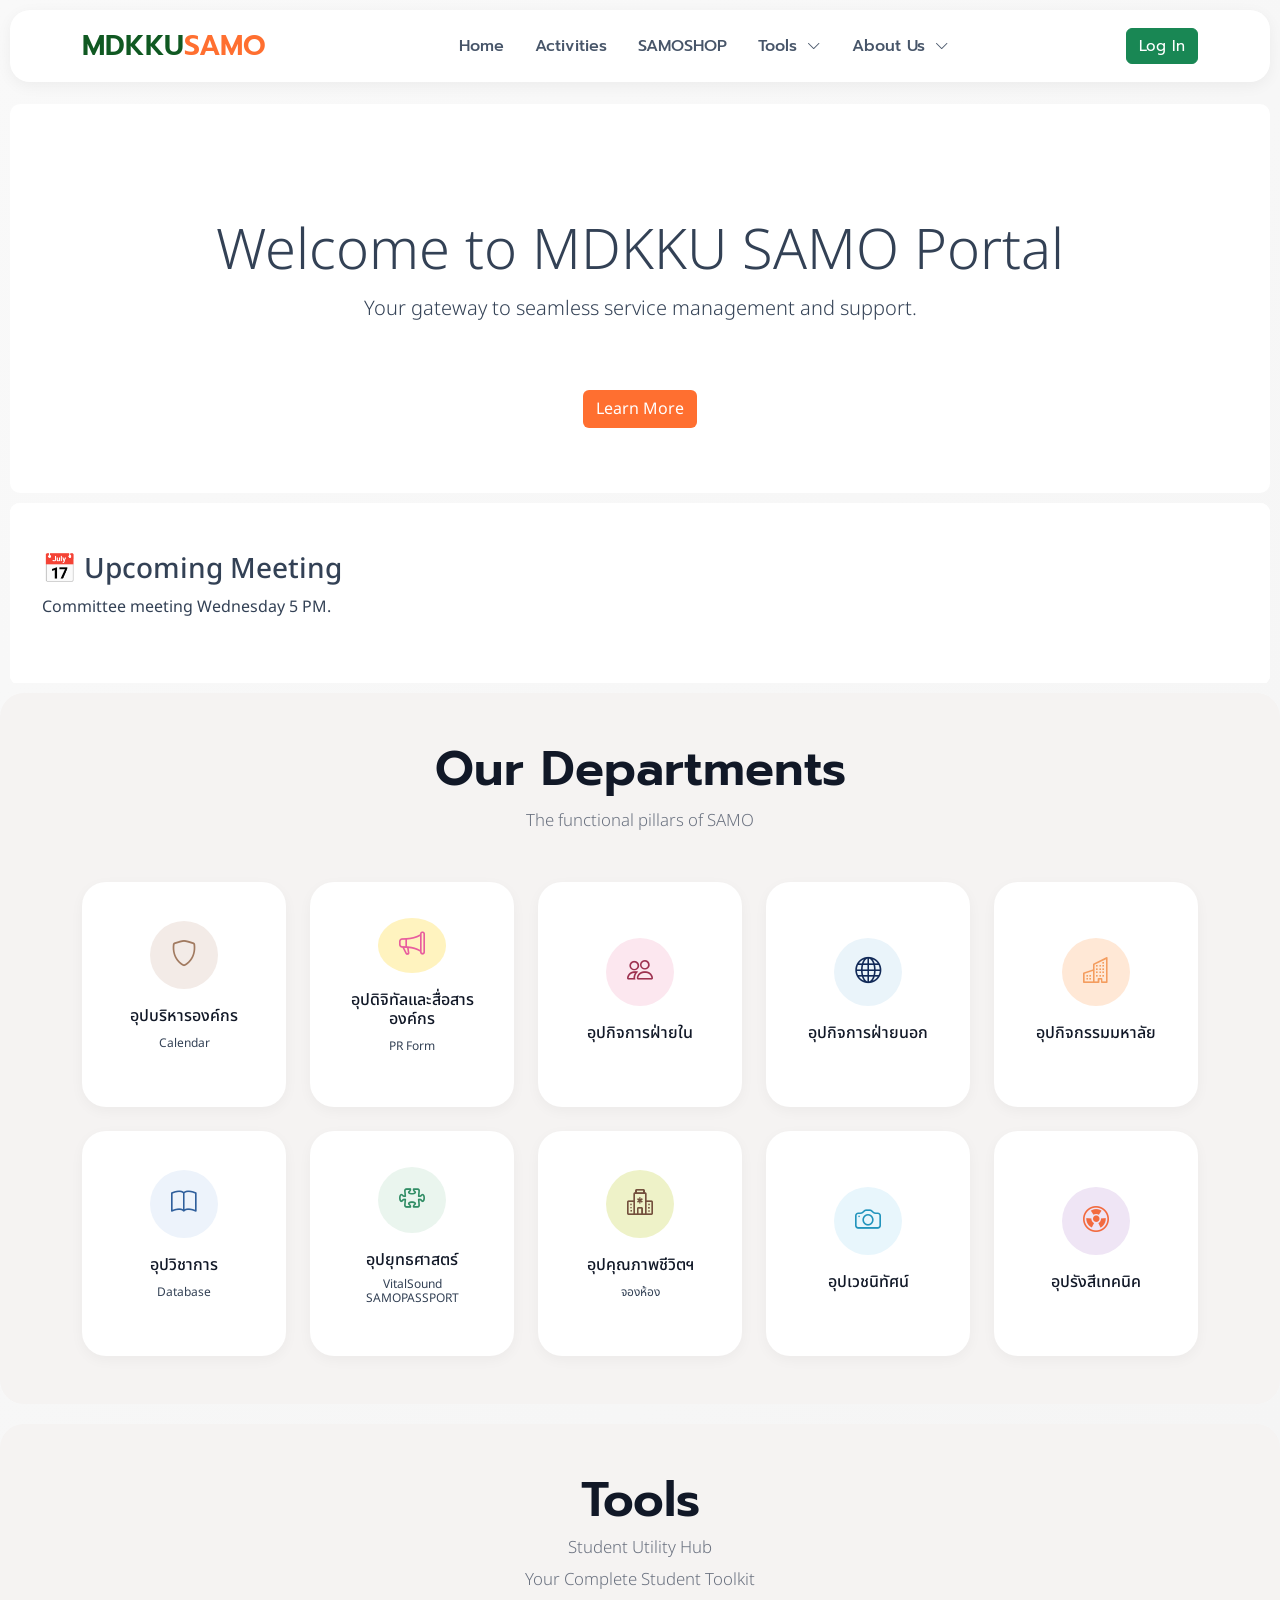
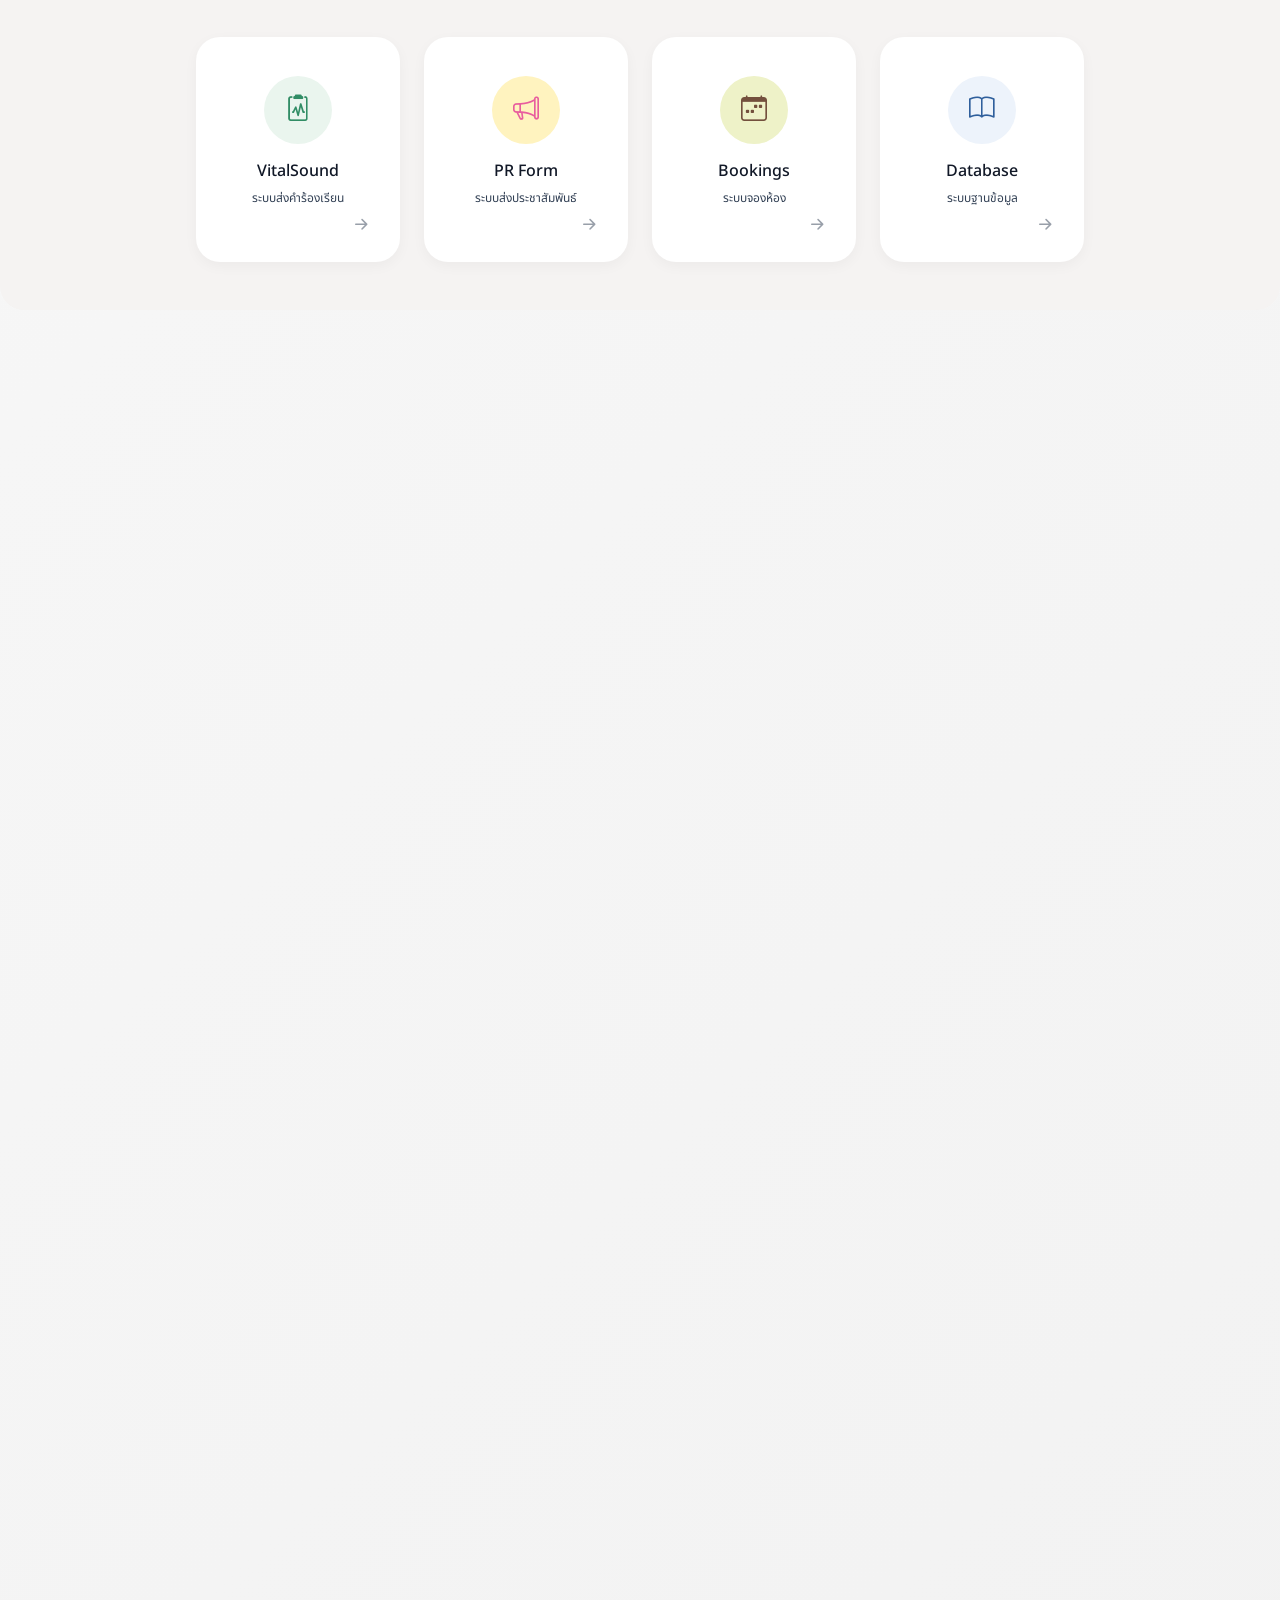
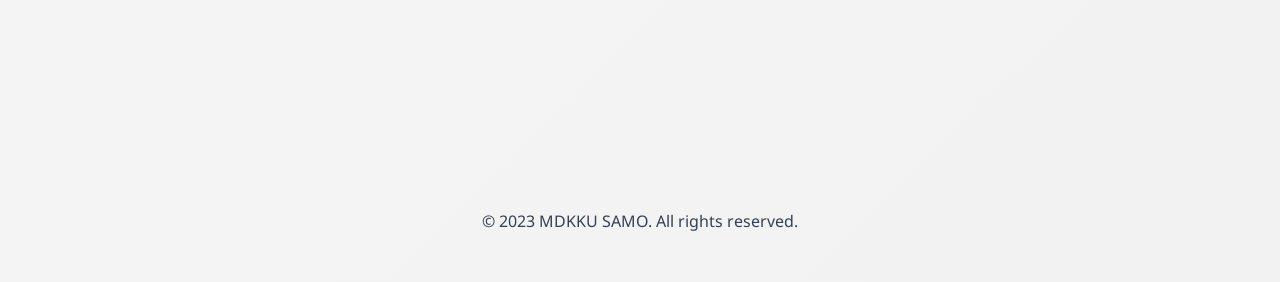
==== commit 5b1aaf3e: "editing icons" ====
--- a/index.html
+++ b/index.html
@@ -58,6 +58,7 @@
                         <ul class="dropdown-menu">
                             <li><a class="dropdown-item" href="html/vitalsound.html">VitalSound</a></li>
                             <li><a class="dropdown-item" href="#">PR Form</a></li>
+                            <li><a class="dropdown-item" href="#">Bookings</a></li>
                             <li><a class="dropdown-item" href="#">Database</a></li>
                         </ul>
                     </li>
@@ -91,18 +92,18 @@
                 <li><a class="nav-link" href="index.html">Home</a></li>
                 <li><a class="nav-link" href="#">Activities</a></li>
                 <li><a class="nav-link" href="#">SAMOSHOP</a></li>
-
                 <li>
                     <a class="nav-link" href="index.html#tools">Tools</a>
-                    <a class="nav-link ms-3" href="html/vitalsound.html">VitalSound</a>
-                    <a class="nav-link ms-3" href="#">PR Form</a>
-                    <a class="nav-link ms-3" href="#">Database</a>
+                    <a class="nav-link ms-3 lh-1" style="font-size: 14px;" href="html/vitalsound.html">VitalSound</a>
+                    <a class="nav-link ms-3 lh-1" style="font-size: 14px;" href="#">PR Form</a>
+                    <a class="nav-link ms-3 lh-1" style="font-size: 14px;" href="#">Bookings</a>
+                    <a class="nav-link ms-3 lh-1" style="font-size: 14px;" href="#">Database</a>
                 </li>
                 <li>
                     <a class="nav-link" href="#">About Us</a>
-                    <a class="nav-link ms-3" href="html/team.html">Our Team</a>
-                    <a class="nav-link ms-3" href="#">Our Vision</a>
-                    <a class="nav-link ms-3" href="#">Our Mission</a>
+                    <a class="nav-link ms-3 lh-1" style="font-size: 14px;" href="html/team.html">Our Team</a>
+                    <a class="nav-link ms-3 lh-1" style="font-size: 14px;" href="#">Our Vision</a>
+                    <a class="nav-link ms-3 lh-1" style="font-size: 14px;" href="#">Our Mission</a>
                 </li>
                 <li class="mt-3">
                     <a class="btn btn-custom w-100" href="#">Sign In</a>
@@ -187,7 +188,7 @@
             <!-- STRATEGY -->
             <div class="col-6 col-md-4 custom-col">
                 <div class="department-card strategy-card">
-                    <div class="icon-circle strategy"><i class="bi bi-graph-up"></i></div>
+                    <div class="icon-circle strategy"><i class="bi bi-puzzle"></i></div>
                     <h6>อุปยุทธศาสตร์</h6>
                     <p style="font-size: 12px; line-height: 1;">VitalSound<span style="display:block; margin-top: 2px;">SAMOPASSPORT</span></p>
                 </div>
@@ -210,7 +211,7 @@
             <!-- RADIOLOGY -->
             <div class="col-6 col-md-4 custom-col">
                 <div class="department-card radiology-card">
-                    <div class="icon-circle radiology"><i class="bi bi-stars"></i></div>
+                    <div class="icon-circle radiology"><i class="bi bi-radioactive"></i></div>
                     <h6>อุปรังสีเทคนิค</h6>
                 </div>
             </div>
@@ -223,43 +224,52 @@
 <section id="tools" class="tools-section py-5">
     <div class="container text-center">
         <h2 class="tools-title">Tools</h2>
-        <p class="tools-subtitle">The functional pillars of SAMO</p>
+        <p class="tools-subtitle lh-1">Student Utility Hub</p>
+        <p class="tools-subtitle lh-1">Your Complete Student Toolkit</p>
         <div class="row justify-content-center g-4 mt-4">
             <!-- VITALSOUND -->
             <div class="col-6 col-md-6 custom-col">
+                <a href="html/vitalsound.html" style="text-decoration: none; color: inherit;">
                 <div class="tools-card vitalsound-card">
-                    <div class="icon-circle vitalsound"><i class="bi bi-activity"></i></div>
+                    <div class="icon-circle vitalsound"><i class="bi bi-clipboard2-pulse"></i></div>
                     <h6>VitalSound</h6>
                     <p style="font-size: 12px;">ระบบส่งคำร้องเรียน</p>
                     <i class="bi bi-arrow-right-short card-arrow"></i>
                 </div>
+                </a>
             </div>
             <!-- DIGITAL -->
             <div class="col-6 col-md-6 custom-col">
+                <a href="#" style="text-decoration: none; color: inherit;">
                 <div class="tools-card prform-card">
                     <div class="icon-circle prform"><i class="bi bi-megaphone"></i></div>
                     <h6>PR Form</h6>
                     <p style="font-size: 12px;">ระบบส่งประชาสัมพันธ์</p>
                     <i class="bi bi-arrow-right-short card-arrow"></i>
                 </div>
+                </a>
             </div>
             <!-- BOOKINGS -->
             <div class="col-6 col-md-6 custom-col">
+                <a href="#" style="text-decoration: none; color: inherit;">
                 <div class="tools-card bookings-card">
-                    <div class="icon-circle bookings"><i class="bi bi-calendar"></i></div>
+                    <div class="icon-circle bookings"><i class="bi bi-calendar-week"></i></div>
                     <h6>Bookings</h6>
                     <p style="font-size: 12px;">ระบบจองห้อง</p>
                     <i class="bi bi-arrow-right-short card-arrow"></i>
                 </div>
+                </a>
             </div>
             <!-- DATABASE -->
             <div class="col-6 col-md-6 custom-col">
+                <a href="#" style="text-decoration: none; color: inherit;">
                 <div class="tools-card Database-card">
                     <div class="icon-circle Database"><i class="bi bi-book"></i></div>
                     <h6>Database</h6>
                     <p style="font-size: 12px;">ระบบฐานข้อมูล</p>
                     <i class="bi bi-arrow-right-short card-arrow"></i>
                 </div>
+                </a>
             </div>
         </div>
     </div>
--- a/css/cards.css
+++ b/css/cards.css
@@ -26,6 +26,7 @@
   padding: 35px 20px;
 
   min-height: 225px;
+  max-height: 225px;
 
   display: flex;
   flex-direction: column;
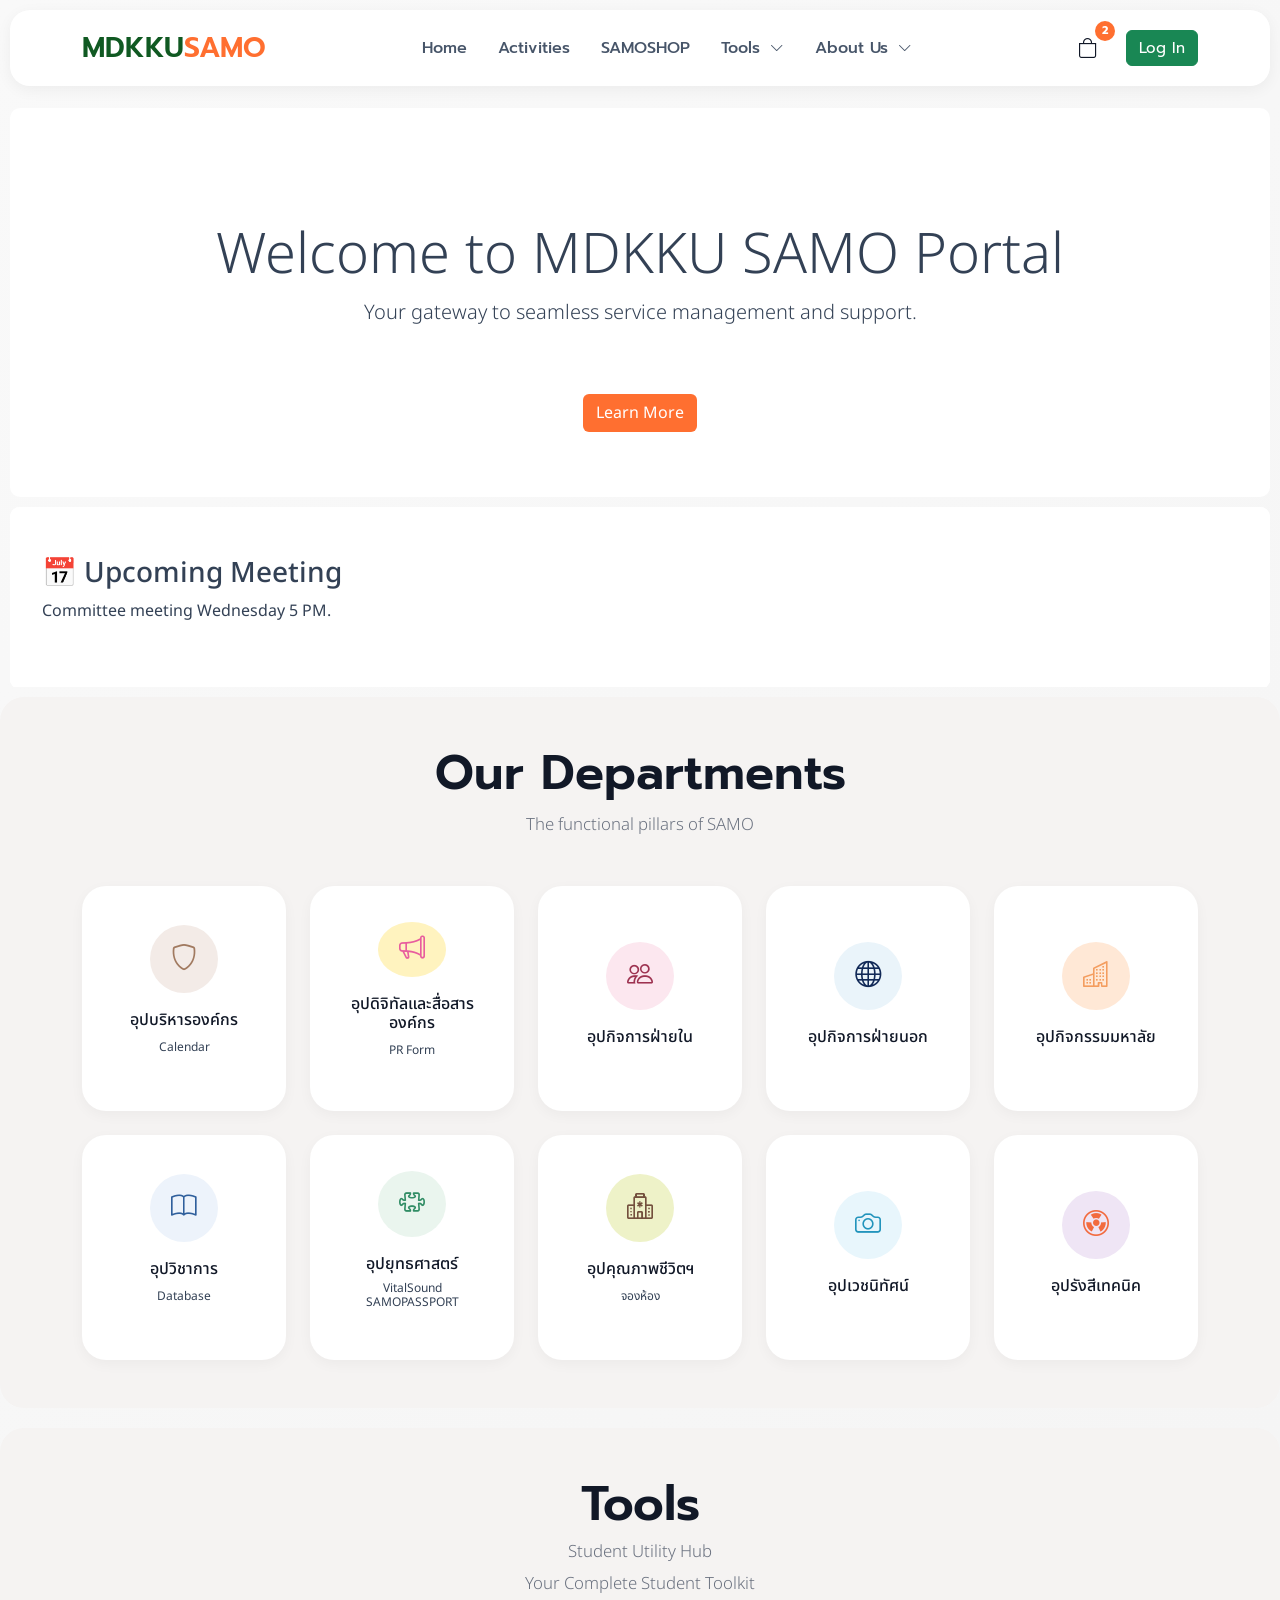
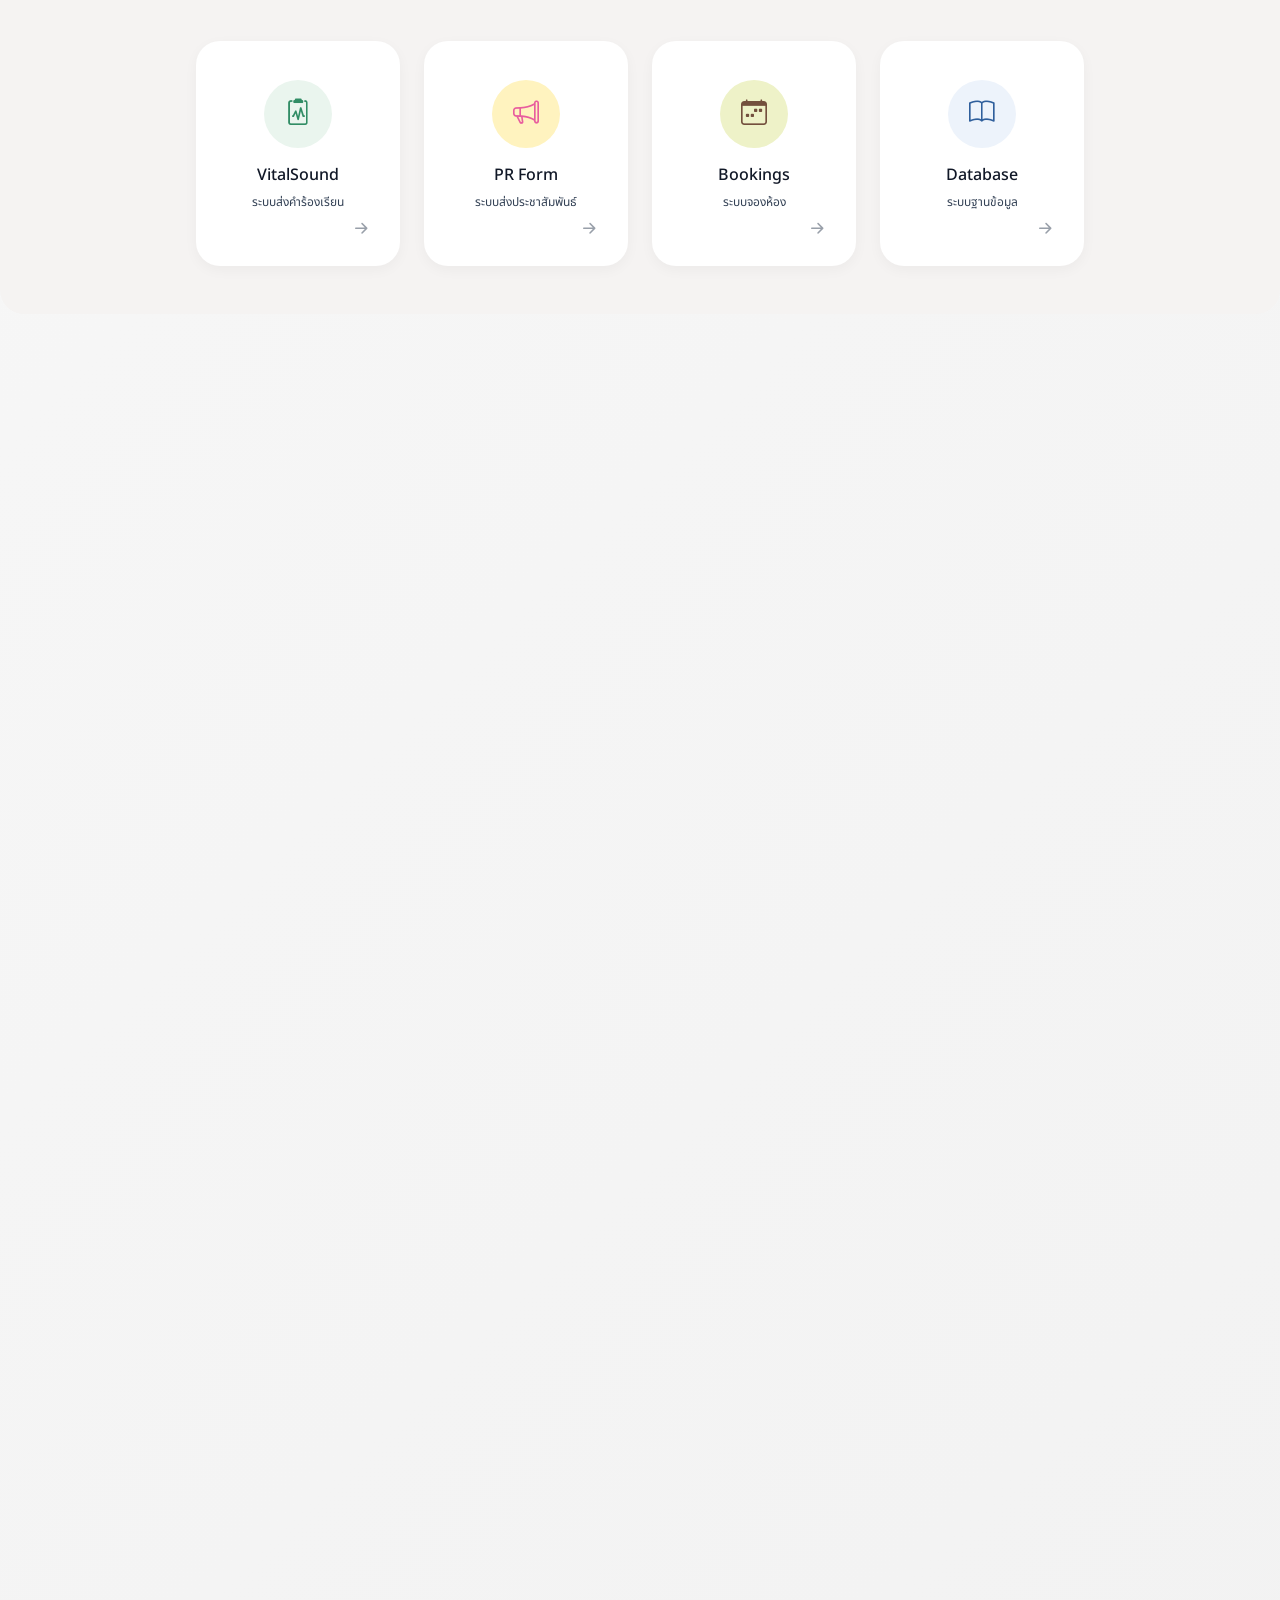
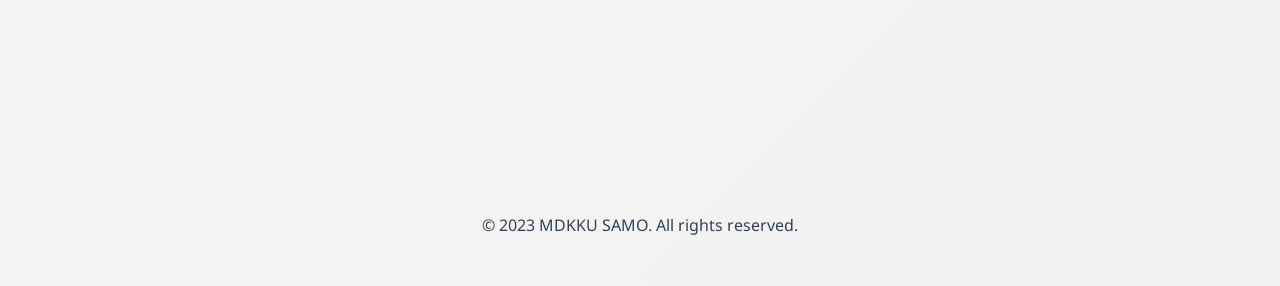
==== commit 21e56a99: "adding SAMOSHOP tab" ====
--- a/index.html
+++ b/index.html
@@ -47,7 +47,7 @@
                         <a class="nav-link" href="#">Activities</a>
                     </li>
                     <li class="nav-item">
-                        <a class="nav-link" href="#">SAMOSHOP</a>
+                        <a class="nav-link" href="html/shop.html">SAMOSHOP</a>
                     </li>
                     <!-- Dropdown -->
                     <li class="nav-item dropdown" id="aboutDropdown">
@@ -75,7 +75,11 @@
                         </ul>
                     </li>
                 </ul>
-                <a class="btn btn-success" style="font-size: 15px;" href="#">Log In</a>
+                <a href="#" class="cart-nav">
+                    <i class="bi bi-bag"></i>
+                    <span class="cart-badge">2</span>
+                </a>
+                <a class="btn btn-success ms-3" style="font-size: 15px;" href="#">Log In</a>
             </div>
         </div>
     </nav>
@@ -91,7 +95,7 @@
             <ul class="nav flex-column">
                 <li><a class="nav-link" href="index.html">Home</a></li>
                 <li><a class="nav-link" href="#">Activities</a></li>
-                <li><a class="nav-link" href="#">SAMOSHOP</a></li>
+                <li><a class="nav-link" href="html/shop.html">SAMOSHOP</a></li>
                 <li>
                     <a class="nav-link" href="index.html#tools">Tools</a>
                     <a class="nav-link ms-3 lh-1" style="font-size: 14px;" href="html/vitalsound.html">VitalSound</a>
--- a/css/style.css
+++ b/css/style.css
@@ -194,6 +194,53 @@
   margin-bottom: 4px;
 }
 
+/* NAVBAR CART */
+
+.cart-nav {
+  position: relative;
+  width: 44px;
+  height: 44px;
+  border-radius: 14px;
+  display: flex;
+  justify-content: center;
+  align-items: center;
+  text-decoration: none;
+  color: #111827;
+  transition: 0.25s ease;
+  margin-left: 14px;
+}
+
+/* HOVER ONLY */
+
+.cart-nav:hover {
+  background: #f3f4f6;
+  color: #FF6F30;
+}
+
+/* ICON */
+
+.cart-nav i {
+  font-size: 20px;
+}
+
+/* BADGE */
+
+.cart-badge {
+  position: absolute;
+  top: -5px;
+  right: -5px;
+  width: 20px;
+  height: 20px;
+  border-radius: 50%;
+  background: #FF6F30;
+  color: white;
+  font-size: 11px;
+  font-weight: 700;
+  display: flex;
+  justify-content: center;
+  align-items: center;
+}
+
  .my-box { 
      border: 2px solid #333; /* Adds a border */
      padding: 20px;         /* Space inside the box */
